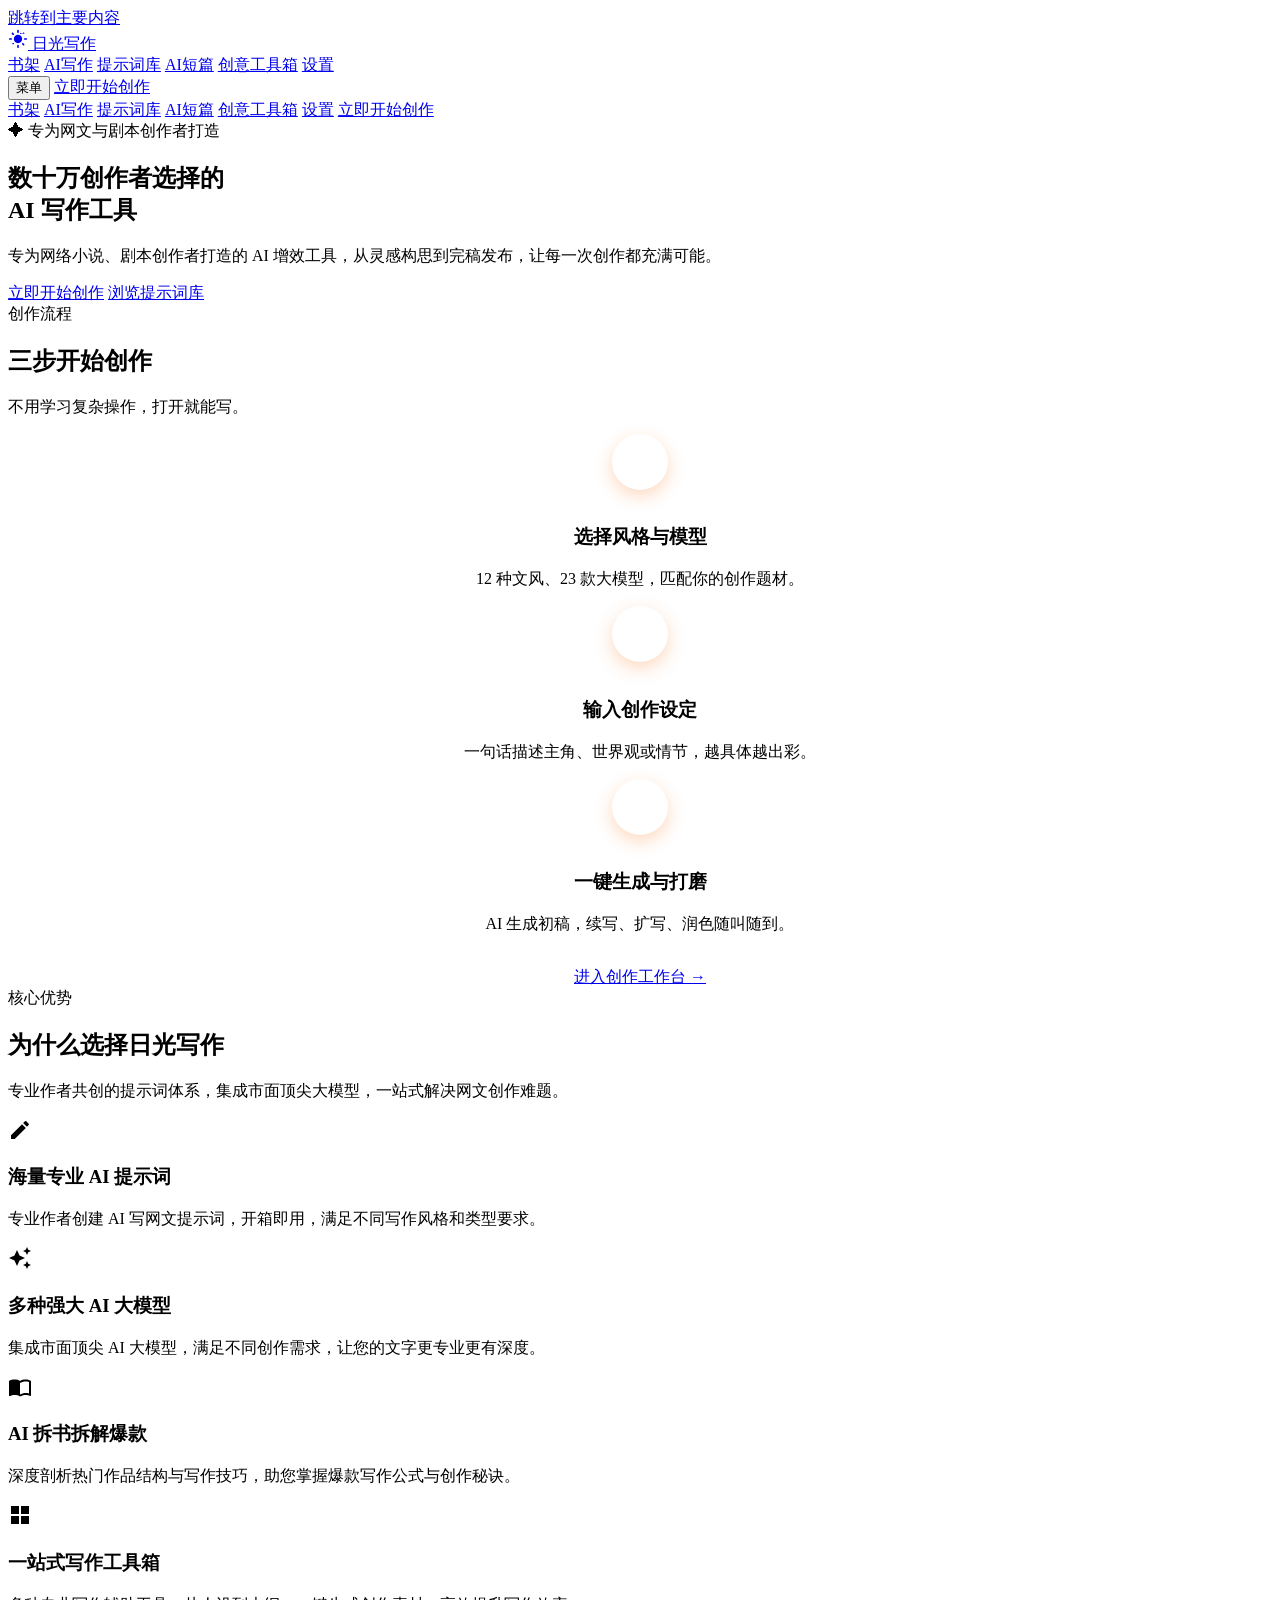
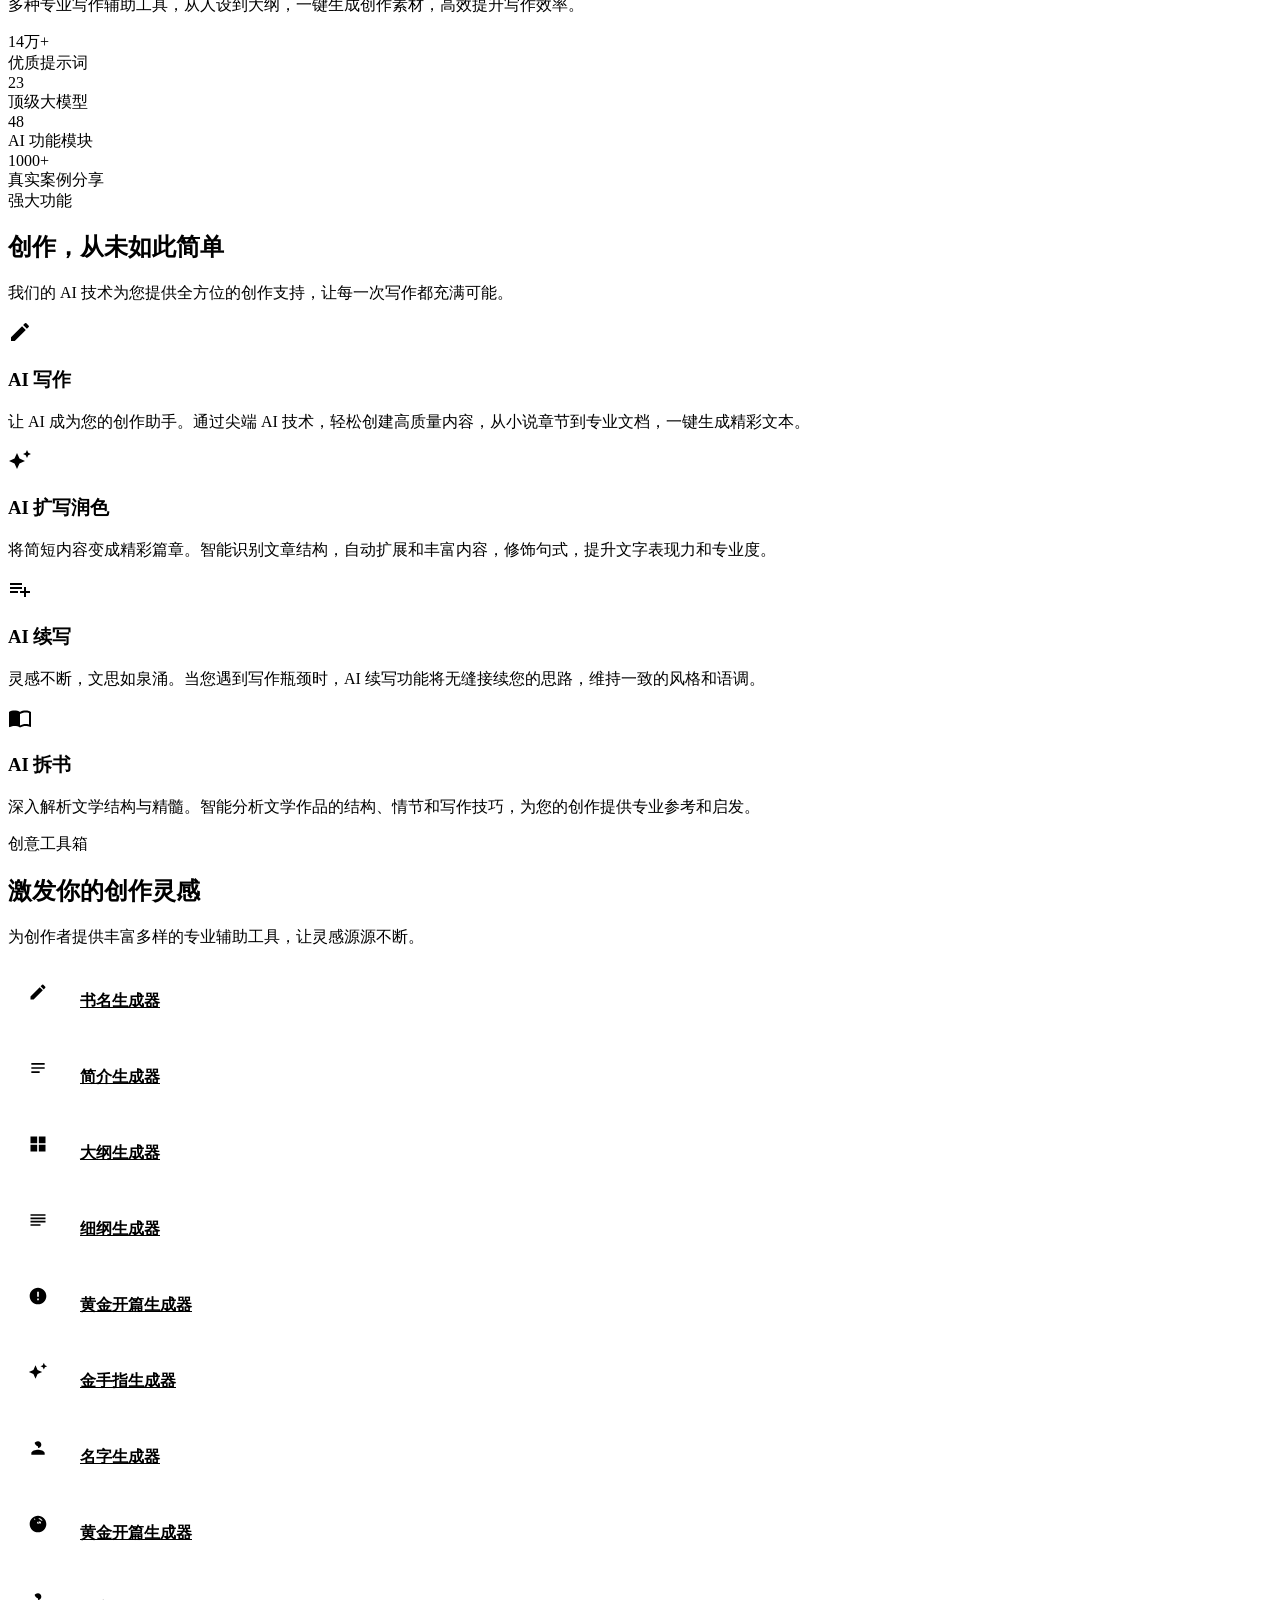
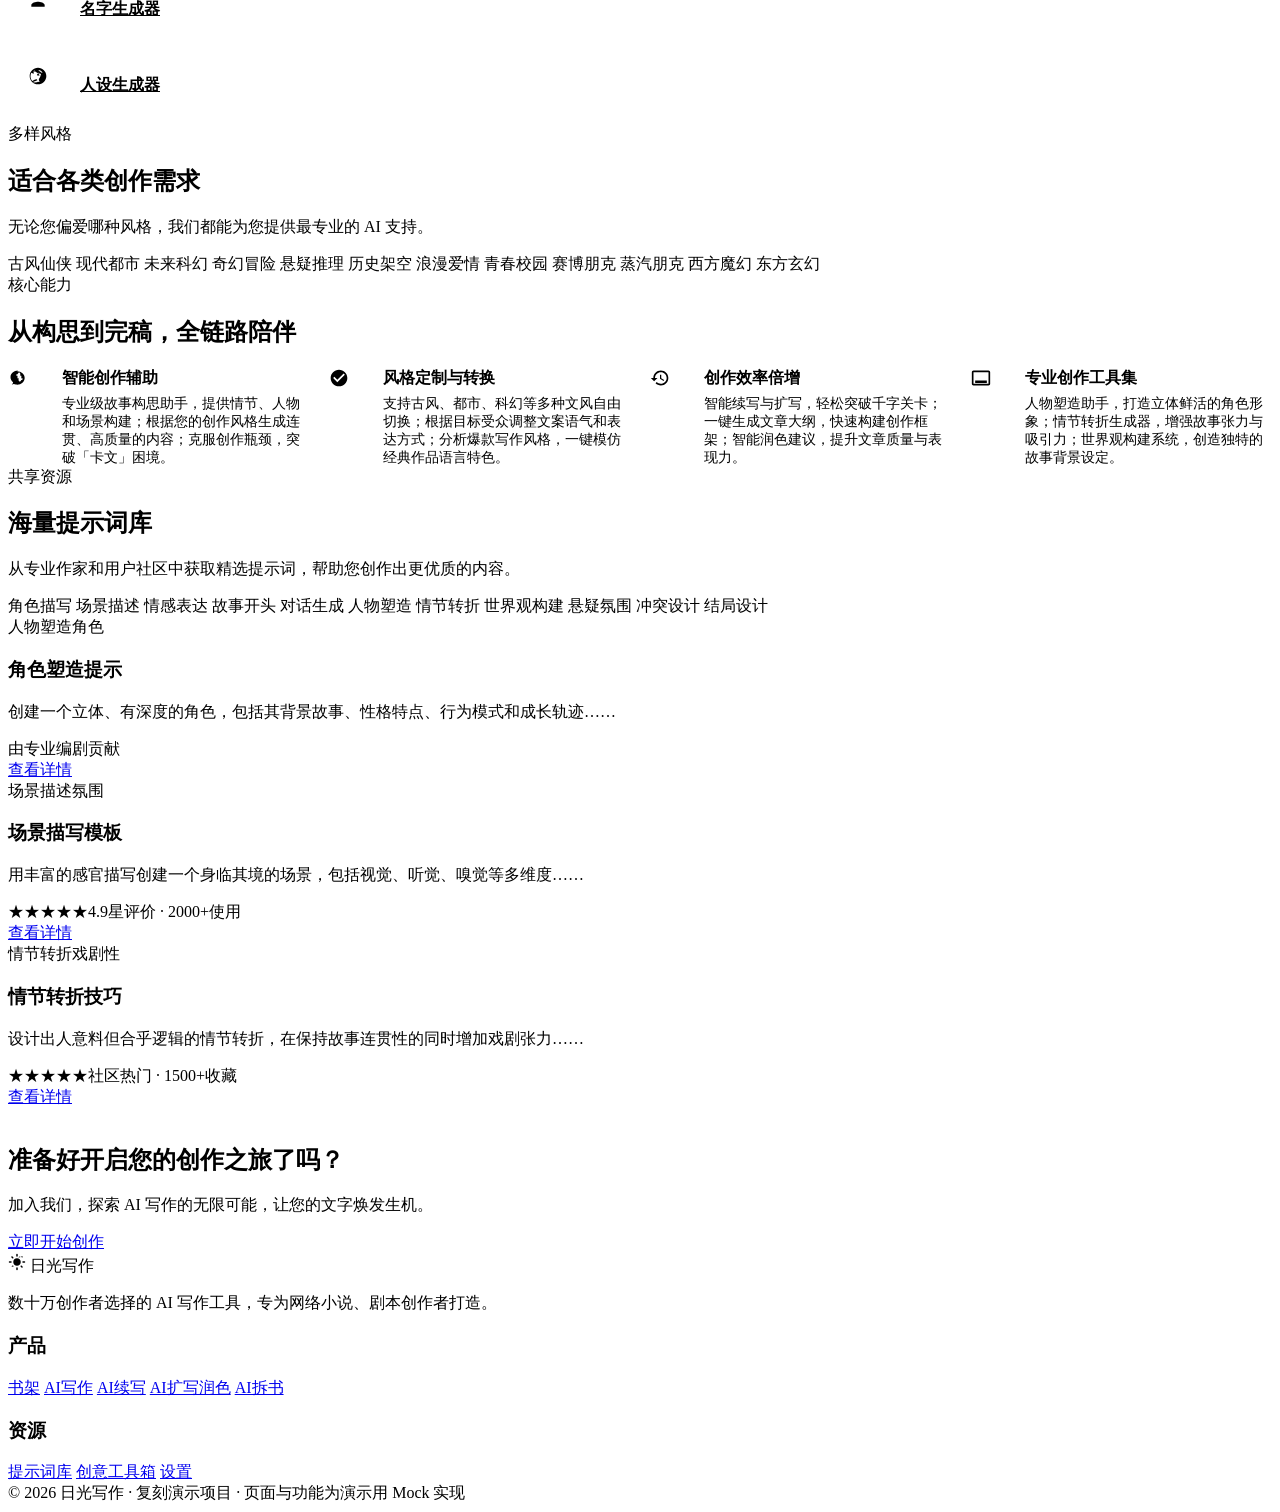
==== index.html @ 9fc3a427 "上传 write.html、index.html、bookshelf.html 页面" ====
<!doctype html>
<html lang="zh-CN">
  <head>
    <meta charset="utf-8" />
    <meta name="viewport" content="width=device-width, initial-scale=1" />
    <meta name="description" content="日光写作 —— 数十万创作者选择的 AI 写作工具，专为网络小说、剧本创作者打造的 AI 增效工具。" />
    <title>日光写作 | 数十万创作者选择的 AI 写作工具</title>
    <link rel="stylesheet" href="./theme.css" />
    <style>
      /* 落地页局部样式 */
      .cap-grid { display: grid; grid-template-columns: repeat(auto-fit, minmax(260px, 1fr)); gap: 1.25rem; }
      .tool-chip {
        display: flex; align-items: center; gap: 0.75rem;
        background: var(--color-surface); border: 1px solid var(--color-border);
        border-radius: var(--radius-lg); padding: 1.125rem 1.25rem;
        font-weight: 600; color: var(--color-primary-deep);
        transition: transform .15s ease, border-color .15s ease, box-shadow .15s ease;
      }
      .tool-chip:hover { border-color: var(--color-primary); box-shadow: var(--shadow-pop); transform: translateY(-2px); }
      .tool-chip .feature-icon { width: 2.5rem; height: 2.5rem; margin-bottom: 0; flex: none; }
      .step-num {
        display: inline-flex; align-items: center; justify-content: center;
        width: 3.5rem; height: 3.5rem; border-radius: 50%;
        background: var(--gradient-primary); color: #fff;
        font-weight: 800; font-size: 1.25rem; margin-bottom: 1rem;
        box-shadow: 0 6px 18px rgba(249, 115, 22, 0.28);
      }
      .section-alt { background: var(--color-surface); }
      .alt-row { display: grid; grid-template-columns: repeat(auto-fit, minmax(240px, 1fr)); gap: 1.25rem; }
      .alt-item { display: flex; gap: 0.875rem; }
      .alt-item .feature-icon { width: 2.5rem; height: 2.5rem; margin-bottom: 0; flex: none; }
      .alt-item h3 { margin: 0 0 .375rem; font-size: 1rem; color: var(--color-primary-deep); }
      .alt-item p { margin: 0; color: var(--color-muted-text); font-size: .875rem; }
      @media (max-width: 640px) { .hero { padding: 4rem 1rem 3rem; } .section { padding: 3.5rem 1rem; } }
    </style>
  </head>
  <body data-page-id="home" data-entry="true">
    <a class="skip-link" href="#main-content">跳转到主要内容</a>
    <header class="site-header">
      <div class="header-inner">
        <a class="brand" href="index.html" aria-label="日光写作首页">
          <span class="brand-mark" aria-hidden="true">
            <svg width="20" height="20" viewBox="0 0 24 24" fill="currentColor"><path d="M12 7c-2.76 0-5 2.24-5 5s2.24 5 5 5 5-2.24 5-5-2.24-5-5-5zM2 13h2c.55 0 1-.45 1-1s-.45-1-1-1H2c-.55 0-1 .45-1 1s.45 1 1 1zm18 0h2c.55 0 1-.45 1-1s-.45-1-1-1h-2c-.55 0-1 .45-1 1s.45 1 1 1zM11 2v2c0 .55.45 1 1 1s1-.45 1-1V2c0-.55-.45-1-1-1s-1 .45-1 1zm0 18v2c0 .55.45 1 1 1s1-.45 1-1v-2c0-.55-.45-1-1-1s-1 .45-1 1zM5.99 4.58c-.39-.39-1.03-.39-1.41 0-.39.39-.39 1.03 0 1.41l1.06 1.06c.39.39 1.03.39 1.41 0s.39-1.03 0-1.41L5.99 4.58zm12.37 12.37c-.39-.39-1.03-.39-1.41 0-.39.39-.39 1.03 0 1.41l1.06 1.06c.39.39 1.03.39 1.41 0 .39-.39.39-1.03 0-1.41l-1.06-1.06zm1.06-10.96c.39-.39.39-1.03 0-1.41-.39-.39-1.03-.39-1.41 0l-1.06 1.06c-.39-.39-1.03-.39-1.41 0s-1.03.39-1.41 0l1.06-1.06zM7.05 18.36c.39-.39.39-1.03 0-1.41-.39-.39-1.03-.39-1.41 0l-1.06 1.06c-.39.39-1.03 0 1.41s1.03.39 1.41 0l1.06-1.06z"/></svg>
          </span>
          日光写作
        </a>
        <nav class="main-nav" aria-label="主导航">
          <a href="bookshelf.html">书架</a>
          <a href="write.html">AI写作</a>
          <a href="prompts.html">提示词库</a>
          <a href="ai-short.html">AI短篇</a>
          <a href="tools.html">创意工具箱</a>
          <a href="settings.html">设置</a>
        </nav>
        <div class="header-actions">
          <button class="menu-toggle" type="button" aria-expanded="false" aria-controls="mobile-nav">菜单</button>
          <a class="btn btn-primary" href="write.html">立即开始创作</a>
        </div>
      </div>
      <nav class="mobile-nav" id="mobile-nav" aria-label="移动端导航">
        <a href="bookshelf.html">书架</a>
        <a href="write.html">AI写作</a>
        <a href="prompts.html">提示词库</a>
        <a href="ai-short.html">AI短篇</a>
        <a href="tools.html">创意工具箱</a>
        <a href="settings.html">设置</a>
        <a class="btn btn-primary btn-block" href="write.html">立即开始创作</a>
      </nav>
    </header>
    <main id="main-content" tabindex="-1">
      <script>
        (function () {
          var toggle = document.querySelector('.menu-toggle');
          var nav = document.getElementById('mobile-nav');
          if (toggle && nav) {
            toggle.addEventListener('click', function () {
              var open = nav.style.display === 'flex';
              nav.style.display = open ? 'none' : 'flex';
              toggle.setAttribute('aria-expanded', String(!open));
            });
          }
        })();
      </script>

      <!-- Hero -->
      <section class="hero" data-anchor-id="home.hero">
        <div class="hero-inner">
          <span class="hero-badge">✦ 专为网文与剧本创作者打造</span>
          <h1>数十万创作者选择的<br /><span class="gradient-text">AI 写作工具</span></h1>
          <p class="hero-sub">专为网络小说、剧本创作者打造的 AI 增效工具，从灵感构思到完稿发布，让每一次创作都充满可能。</p>
          <div class="hero-actions">
            <a class="btn btn-primary" href="write.html">立即开始创作</a>
            <a class="btn btn-ghost" href="prompts.html">浏览提示词库</a>
          </div>
        </div>
      </section>

      <!-- 三步开始创作 -->
      <section class="section" style="padding-top:0;" data-anchor-id="home.steps">
        <div class="section-inner">
          <div class="section-head">
            <span class="section-eyebrow">创作流程</span>
            <h2 class="section-title">三步开始创作</h2>
            <p class="section-sub">不用学习复杂操作，打开就能写。</p>
          </div>
          <div class="feature-grid" style="grid-template-columns:repeat(auto-fit,minmax(220px,1fr));">
            <div class="card" style="text-align:center;">
              <div class="step-num">01</div>
              <h3>选择风格与模型</h3>
              <p>12 种文风、23 款大模型，匹配你的创作题材。</p>
            </div>
            <div class="card" style="text-align:center;">
              <div class="step-num">02</div>
              <h3>输入创作设定</h3>
              <p>一句话描述主角、世界观或情节，越具体越出彩。</p>
            </div>
            <div class="card" style="text-align:center;">
              <div class="step-num">03</div>
              <h3>一键生成与打磨</h3>
              <p>AI 生成初稿，续写、扩写、润色随叫随到。</p>
            </div>
          </div>
          <div style="text-align:center;margin-top:2rem;">
            <a class="btn btn-primary" href="write.html">进入创作工作台 →</a>
          </div>
        </div>
      </section>

      <!-- 核心卖点 -->
      <section class="section" data-anchor-id="home.features">
        <div class="section-inner">
          <div class="section-head">
            <span class="section-eyebrow">核心优势</span>
            <h2 class="section-title">为什么选择日光写作</h2>
            <p class="section-sub">专业作者共创的提示词体系，集成市面顶尖大模型，一站式解决网文创作难题。</p>
          </div>
          <div class="feature-grid">
            <article class="card">
              <span class="feature-icon" aria-hidden="true">
                <svg width="24" height="24" viewBox="0 0 24 24" fill="currentColor"><path d="M3 17.25V21h3.75L17.81 9.94l-3.75-3.75L3 17.25zM20.71 7.04c.39-.39.39-1.02 0-1.41l-2.34-2.34a.9959.9959 0 0 0-1.41 0l-1.83 1.83 3.75 3.75 1.83-1.83z"/></svg>
              </span>
              <h3>海量专业 AI 提示词</h3>
              <p>专业作者创建 AI 写网文提示词，开箱即用，满足不同写作风格和类型要求。</p>
            </article>
            <article class="card">
              <span class="feature-icon" aria-hidden="true">
                <svg width="24" height="24" viewBox="0 0 24 24" fill="currentColor"><path d="M19 9l1.25-2.75L23 5l-2.75-1.25L19 1l-1.25 2.75L15 5l2.75 1.25L19 9zm-7.5.5L9 4 6.5 9.5 1 12l5.5 2.5L9 20l2.5-5.5L17 12l-5.5-2.5zM19 15l-1.25 2.75L15 19l2.75 1.25L19 23l1.25-2.75L23 19l-2.75-1.25L19 15z"/></svg>
              </span>
              <h3>多种强大 AI 大模型</h3>
              <p>集成市面顶尖 AI 大模型，满足不同创作需求，让您的文字更专业更有深度。</p>
            </article>
            <article class="card">
              <span class="feature-icon" aria-hidden="true">
                <svg width="24" height="24" viewBox="0 0 24 24" fill="currentColor"><path d="M21 5c-1.11-.35-2.33-.5-3.5-.5-1.95 0-4.05.4-5.5 1.5-1.45-1.1-3.55-1.5-5.5-1.5S2.45 4.9 1 6v14.65c0 .25.25.5.5.5.1 0 .15-.05.25-.05C3.1 20.45 5.05 20 6.5 20c1.95 0 4.05.4 5.5 1.5 1.35-.85 3.8-1.5 5.5-1.5 1.65 0 3.35.3 4.75 1.05.1.05.15.05.25.05.25 0 .5-.25.5-.5V6c-.6-.45-1.25-.75-2-1zm0 13.5c-1.1-.35-2.3-.5-3.5-.5-1.7 0-4.15.65-5.5 1.5V8c1.35-.85 3.8-1.5 5.5-1.5 1.2 0 2.4.15 3.5.5v11.5z"/></svg>
              </span>
              <h3>AI 拆书拆解爆款</h3>
              <p>深度剖析热门作品结构与写作技巧，助您掌握爆款写作公式与创作秘诀。</p>
            </article>
            <article class="card">
              <span class="feature-icon" aria-hidden="true">
                <svg width="24" height="24" viewBox="0 0 24 24" fill="currentColor"><path d="M3 3h8v8H3V3zm10 0h8v8h-8V3zM3 13h8v8H3v-8zm10 0h8v8h-8v-8z"/></svg>
              </span>
              <h3>一站式写作工具箱</h3>
              <p>多种专业写作辅助工具，从人设到大纲，一键生成创作素材，高效提升写作效率。</p>
            </article>
          </div>
        </div>
      </section>

      <!-- 数据统计 -->
      <section class="stats-band" data-anchor-id="home.stats" aria-label="平台数据">
        <div class="stats-inner">
          <div>
            <div class="stat-number">14万+</div>
            <div class="stat-label">优质提示词</div>
          </div>
          <div>
            <div class="stat-number">23</div>
            <div class="stat-label">顶级大模型</div>
          </div>
          <div>
            <div class="stat-number">48</div>
            <div class="stat-label">AI 功能模块</div>
          </div>
          <div>
            <div class="stat-number">1000+</div>
            <div class="stat-label">真实案例分享</div>
          </div>
        </div>
      </section>

      <!-- 强大功能 -->
      <section class="section" data-anchor-id="home.functions">
        <div class="section-inner">
          <div class="section-head">
            <span class="section-eyebrow">强大功能</span>
            <h2 class="section-title">创作，从未如此简单</h2>
            <p class="section-sub">我们的 AI 技术为您提供全方位的创作支持，让每一次写作都充满可能。</p>
          </div>
          <div class="feature-grid">
            <article class="card">
              <span class="feature-icon" aria-hidden="true">
                <svg width="24" height="24" viewBox="0 0 24 24" fill="currentColor"><path d="M3 17.25V21h3.75L17.81 9.94l-3.75-3.75L3 17.25zM20.71 7.04c.39-.39.39-1.02 0-1.41l-2.34-2.34a.9959.9959 0 0 0-1.41 0l-1.83 1.83 3.75 3.75 1.83-1.83z"/></svg>
              </span>
              <h3>AI 写作</h3>
              <p>让 AI 成为您的创作助手。通过尖端 AI 技术，轻松创建高质量内容，从小说章节到专业文档，一键生成精彩文本。</p>
            </article>
            <article class="card">
              <span class="feature-icon" aria-hidden="true">
                <svg width="24" height="24" viewBox="0 0 24 24" fill="currentColor"><path d="M19 9l1.25-2.75L23 5l-2.75-1.25L19 1l-1.25 2.75L15 5l2.75 1.25L19 9zm-7.5.5L9 4 6.5 9.5 1 12l5.5 2.5L9 20l2.5-5.5L17 12l-5.5-2.5z"/></svg>
              </span>
              <h3>AI 扩写润色</h3>
              <p>将简短内容变成精彩篇章。智能识别文章结构，自动扩展和丰富内容，修饰句式，提升文字表现力和专业度。</p>
            </article>
            <article class="card">
              <span class="feature-icon" aria-hidden="true">
                <svg width="24" height="24" viewBox="0 0 24 24" fill="currentColor"><path d="M14 10H2v2h12v-2zm0-4H2v2h12V6zm4 8v-4h-2v4h-4v2h4v4h2v-4h4v-2h-4zM2 16h8v-2H2v2z"/></svg>
              </span>
              <h3>AI 续写</h3>
              <p>灵感不断，文思如泉涌。当您遇到写作瓶颈时，AI 续写功能将无缝接续您的思路，维持一致的风格和语调。</p>
            </article>
            <article class="card">
              <span class="feature-icon" aria-hidden="true">
                <svg width="24" height="24" viewBox="0 0 24 24" fill="currentColor"><path d="M21 5c-1.11-.35-2.33-.5-3.5-.5-1.95 0-4.05.4-5.5 1.5-1.45-1.1-3.55-1.5-5.5-1.5S2.45 4.9 1 6v14.65c0 .25.25.5.5.5.1 0 .15-.05.25-.05C3.1 20.45 5.05 20 6.5 20c1.95 0 4.05.4 5.5 1.5 1.35-.85 3.8-1.5 5.5-1.5 1.65 0 3.35.3 4.75 1.05.1.05.15.05.25.05.25 0 .5-.25.5-.5V6c-.6-.45-1.25-.75-2-1zm0 13.5c-1.1-.35-2.3-.5-3.5-.5-1.7 0-4.15.65-5.5 1.5V8c1.35-.85 3.8-1.5 5.5-1.5 1.2 0 2.4.15 3.5.5v11.5z"/></svg>
              </span>
              <h3>AI 拆书</h3>
              <p>深入解析文学结构与精髓。智能分析文学作品的结构、情节和写作技巧，为您的创作提供专业参考和启发。</p>
            </article>
          </div>
        </div>
      </section>

      <!-- 创意工具箱 -->
      <section class="section section-alt" data-anchor-id="home.tools">
        <div class="section-inner">
          <div class="section-head">
            <span class="section-eyebrow">创意工具箱</span>
            <h2 class="section-title">激发你的创作灵感</h2>
            <p class="section-sub">为创作者提供丰富多样的专业辅助工具，让灵感源源不断。</p>
          </div>
          <div class="feature-grid" style="grid-template-columns: repeat(auto-fit, minmax(220px, 1fr));">
            <a class="tool-chip" href="tools.html">
              <span class="feature-icon" aria-hidden="true"><svg width="20" height="20" viewBox="0 0 24 24" fill="currentColor"><path d="M3 17.25V21h3.75L17.81 9.94l-3.75-3.75L3 17.25zM20.71 7.04c.39-.39.39-1.02 0-1.41l-2.34-2.34a.9959.9959 0 0 0-1.41 0l-1.83 1.83 3.75 3.75 1.83-1.83z"/></svg></span>
              书名生成器
            </a>
            <a class="tool-chip" href="tools.html">
              <span class="feature-icon" aria-hidden="true"><svg width="20" height="20" viewBox="0 0 24 24" fill="currentColor"><path d="M4 6h16v2H4V6zm0 5h16v2H4v-2zm0 5h10v2H4v-2z"/></svg></span>
              简介生成器
            </a>
            <a class="tool-chip" href="tools.html">
              <span class="feature-icon" aria-hidden="true"><svg width="20" height="20" viewBox="0 0 24 24" fill="currentColor"><path d="M3 3h8v8H3V3zm10 0h8v8h-8V3zM3 13h8v8H3v-8zm10 0h8v8h-8v-8z"/></svg></span>
              大纲生成器
            </a>
            <a class="tool-chip" href="tools.html">
              <span class="feature-icon" aria-hidden="true"><svg width="20" height="20" viewBox="0 0 24 24" fill="currentColor"><path d="M3 5h18v2H3V5zm0 4h18v2H3V9zm0 4h18v2H3v-2zm0 4h12v2H3v-2z"/></svg></span>
              细纲生成器
            </a>
            <a class="tool-chip" href="tools.html">
              <span class="feature-icon" aria-hidden="true"><svg width="20" height="20" viewBox="0 0 24 24" fill="currentColor"><path d="M12 2C6.48 2 2 6.48 2 12s4.48 10 10 10 10-4.48 10-10S17.52 2 12 2zm1 15h-2v-2h2v2zm0-4h-2V7h2v6z"/></svg></span>
              黄金开篇生成器
            </a>
            <a class="tool-chip" href="tools.html">
              <span class="feature-icon" aria-hidden="true"><svg width="20" height="20" viewBox="0 0 24 24" fill="currentColor"><path d="M19 9l1.25-2.75L23 5l-2.75-1.25L19 1l-1.25 2.75L15 5l2.75 1.25L19 9zm-7.5.5L9 4 6.5 9.5 1 12l5.5 2.5L9 20l2.5-5.5L17 12l-5.5-2.5z"/></svg></span>
              金手指生成器
            </a>
            <a class="tool-chip" href="tools.html">
              <span class="feature-icon" aria-hidden="true"><svg width="20" height="20" viewBox="0 0 24 24" fill="currentColor"><path d="M12 12c2.21 0 4-1.79 4-4s-1.79-4-4-4-4 1.79-4 2 1.79 4 4 4zm0 2c-2.67 0-8 1.34-8 4v2h16v-2c0-2.66-5.33-4-8-4z"/></svg></span>
              名字生成器
            </a>
            <a class="tool-chip" href="tools.html">
              <span class="feature-icon" aria-hidden="true"><svg width="20" height="20" viewBox="0 0 24 24" fill="currentColor"><path d="M12 2C6.48 2 2 6.48 2 12s4.48 10 10 10 10-4.48 10-10S17.52 2 12 2zm4.64 6.8c-1.19-2.06-3.37-2.54-4.2-3.8.72.02 2.09.12 3.38.88.92.55 1.3 1.55 1.56 2.52-.34-.3-1.02-.42-1.64-.9l.9 1.3zM8.15 5.1c.28.63.42 1.4.58 2.14-.4-.12-1.02-.3-1.42-.54.33-.74.58-1.28.84-1.6zm6.9 4.18c.33.56.58 1.2.74 1.9-.63.15-1.35.22-2.1.2-.2-.85-.56-1.6-1.07-2.24.88-.04 1.68-.1 2.43.14zm-2.94.1c.55.63.94 1.42 1.14 2.3-.87-.05-1.8-.2-2.6-.6.2-.65.43-1.27.78-1.78.3.02.57.05.68.08zM13 12 2C6.48 2 2 6.48 2 12s4.48 10 10 10 10-4.48 10-10S17.52 2 12 2zm1 15h-2v-2h2v2zm0-4h-2V7h2v6z"/></svg></span>
              黄金开篇生成器
            </a>
            <a class="tool-chip" href="tools.html">
              <span class="feature-icon" aria-hidden="true"><svg width="20" height="20" viewBox="0 0 24 24" fill="currentColor"><path d="M12 12c2.21 0 4-1.79 4-4s-1.79-4-4-4-4 1.79-4 2 1.79 4 4 4zm0 2c-2.67 0-8 1.34-8 4v2h16v-2c0-2.66-5.33-4-8-4z"/></svg></span>
              名字生成器
            </a>
            <a class="tool-chip" href="tools.html">
              <span class="feature-icon" aria-hidden="true"><svg width="20" height="20" viewBox="0 0 24 24" fill="currentColor"><path d="M12 2C6.48 2 2 6.48 2 12s4.48 10 10 10 10-4.48 10-10S17.52 2 12 2zm4.64 6.8c-1.19-2.06-3.37-2.54-4.2-3.8.72.02 2.09.12 3.38.88.92.55 1.3 1.55 1.56 2.52-.34-.3-1.02-.42-1.64-.9l.9 1.3zM8.15 5.1c.28.63.42 1.4.58 2.14-.4-.12-1.02-.3-1.42-.54.33-.74.58-1.28.84-1.6zm6.9 4.18c.33.56.58 1.2.74 1.9-.63.15-1.35.22-2.1.2-.2-.85-.56-1.6-1.07-2.24.88-.04 1.68-.1 2.43.14zm-2.94.1c.55.63.94 1.42 1.14 2.3-.87-.05-1.8-.2-2.6-.6.2-.65.43-1.27.78-1.78.3.02.57.05.68.08zM13 18.94c-1.6.42-3.22.72-4.9.72-.77 0-1.5-.06-2.2-.16 1.66-1.2 3.42-1.6 5.1-2.06.78 1.6 1.87 2.54 2 1.5zM11 15.5c-2.13.5-4.2 1.2-5.87 2.42-1.32-1.5-2.13-3.45-2.13-5.58 0-1.46.32-2.85.9-4.1.74.62 1.86.9 3.1 1.06-.15-.78-.27-1.68-.22-2.4.03-.45.12-.85.27-1.2 1.72.5 3.2 1.58 4.2 3.06.32-.36.7-.68 1.12-.94-.2 1.28.1 2.64.6 3.75.65-.28 1.36-.45 2.1-.5-.12.98-.4 1.9-.86 2.76-.34.62-.75 1.16-1.2 1.62-.16 1.26.26 2.44.96 3.36-.65.17-1.35.27-2.1.3-.28-.9-.86-1.7-1.67-2.15z"/></svg></span>
              人设生成器
            </a>
          </div>
        </div>
      </section>

      <!-- 多样风格 -->
      <section class="section" data-anchor-id="home.styles">
        <div class="section-inner">
          <div class="section-head">
            <span class="section-eyebrow">多样风格</span>
            <h2 class="section-title">适合各类创作需求</h2>
            <p class="section-sub">无论您偏爱哪种风格，我们都能为您提供最专业的 AI 支持。</p>
          </div>
          <div class="style-grid">
            <span class="style-chip">古风仙侠</span>
            <span class="style-chip">现代都市</span>
            <span class="style-chip">未来科幻</span>
            <span class="style-chip">奇幻冒险</span>
            <span class="style-chip">悬疑推理</span>
            <span class="style-chip">历史架空</span>
            <span class="style-chip">浪漫爱情</span>
            <span class="style-chip">青春校园</span>
            <span class="style-chip">赛博朋克</span>
            <span class="style-chip">蒸汽朋克</span>
            <span class="style-chip">西方魔幻</span>
            <span class="style-chip">东方玄幻</span>
          </div>
        </div>
      </section>

      <!-- 核心能力 -->
      <section class="section section-alt" data-anchor-id="home.capabilities">
        <div class="section-inner">
          <div class="section-head">
            <span class="section-eyebrow">核心能力</span>
            <h2 class="section-title">从构思到完稿，全链路陪伴</h2>
          </div>
          <div class="alt-row">
            <div class="alt-item card">
              <span class="feature-icon" aria-hidden="true">
                <svg width="20" height="20" viewBox="0 0 24 24" fill="currentColor"><path d="M12 3C7.03 3 3 6.58 3 11c0 2.42 1.21 4.6 3.12 6.06-.13.89-.54 1.93-1.62 2.86 0 0 .92-.06 2.43-.68.74.31 1.56.51 2.44.62.53.07 1.08.1 1.63.1 4.97 0 9-3.58 9-8s-4.03-8-9-8zm-.55 4.38c.6-1.2 1.35-1.9 2.12-1.85.8.05 1.18 1.02 1.2 1.97.02 1.4-.73 3.12-2.02 4.7-.2.25-.5.38-.8.33-.3-.05-.54-.28-.6-.55-.1-.5.16-1.32.1-1.9-.06-.55-.28-.93-.65-1.08-.35-.14-.87-.02-1.3.28.3-1.02.65-1.9.95-1.9zm4.5 6.9c-.6 1.2-1.35 1.9-2.12 1.85-.8-.05-1.18-1.02-1.2-1.97-.02-1.4.73-3.12 2.02-4.7.2-.25.5-.38.8-.33.3.05.54.28.6.55.1.5-.16 1.32-.1 1.9.06.55.28.93.65 1.08.35.14.87.02 1.3-.28-.3 1.02-.65 1.9-.95 1.9z"/></svg>
              </span>
              <div>
                <h3>智能创作辅助</h3>
                <p>专业级故事构思助手，提供情节、人物和场景构建；根据您的创作风格生成连贯、高质量的内容；克服创作瓶颈，突破「卡文」困境。</p>
              </div>
            </div>
            <div class="alt-item card">
              <span class="feature-icon" aria-hidden="true">
                <svg width="20" height="20" viewBox="0 0 24 24" fill="currentColor"><path d="M12 2C6.48 2 2 6.48 2 12s4.48 10 10 10 10-4.48 10-10S17.52 2 12 2zm-2 15l-5-5 1.41-1.41L10 14.17l7.59-7.59L19 8l-9 9z"/></svg>
              </span>
              <div>
                <h3>风格定制与转换</h3>
                <p>支持古风、都市、科幻等多种文风自由切换；根据目标受众调整文案语气和表达方式；分析爆款写作风格，一键模仿经典作品语言特色。</p>
              </div>
            </div>
            <div class="alt-item card">
              <span class="feature-icon" aria-hidden="true">
                <svg width="20" height="20" viewBox="0 0 24 24" fill="currentColor"><path d="M13 3c-4.97 0-9 4.03-9 9H1l3.89 3.89.07.14L9 12H6c0-3.87 3.13-7 7-7s7 3.13 7 7-3.13 7-7 7c-1.93 0-3.68-.79-4.94-2.06l-1.42 1.42C8.27 19.99 10.51 21 13 21c4.97 0 9-4.03 9-9s-4.03-9-9-9zm-1 5v5l4.28 2.54.72-1.21-3.5-2.08V8H12z"/></svg>
              </span>
              <div>
                <h3>创作效率倍增</h3>
                <p>智能续写与扩写，轻松突破千字关卡；一键生成文章大纲，快速构建创作框架；智能润色建议，提升文章质量与表现力。</p>
              </div>
            </div>
            <div class="alt-item card">
              <span class="feature-icon" aria-hidden="true">
                <svg width="20" height="20" viewBox="0 0 24 24" fill="currentColor"><path d="M21 3H3c-1.1 0-2 .9-2 2v14c0 1.1.9 2 2 2h18c1.1 0 2-.9 2-2V5c0-1.1-.9-2-2-2zm0 16H3V5h18v14zM5 15h14v3H5v-3z"/></svg>
              </span>
              <div>
                <h3>专业创作工具集</h3>
                <p>人物塑造助手，打造立体鲜活的角色形象；情节转折生成器，增强故事张力与吸引力；世界观构建系统，创造独特的故事背景设定。</p>
              </div>
            </div>
          </div>
        </div>
      </section>

      <!-- 共享资源 · 提示词库 -->
      <section class="section" data-anchor-id="home.prompts">
        <div class="section-inner">
          <div class="section-head">
            <span class="section-eyebrow">共享资源</span>
            <h2 class="section-title">海量提示词库</h2>
            <p class="section-sub">从专业作家和用户社区中获取精选提示词，帮助您创作出更优质的内容。</p>
          </div>
          <div class="chip-row" aria-label="提示词分类">
            <span class="chip">角色描写</span>
            <span class="chip">场景描述</span>
            <span class="chip">情感表达</span>
            <span class="chip">故事开头</span>
            <span class="chip">对话生成</span>
            <span class="chip">人物塑造</span>
            <span class="chip">情节转折</span>
            <span class="chip">世界观构建</span>
            <span class="chip">悬疑氛围</span>
            <span class="chip">冲突设计</span>
            <span class="chip">结局设计</span>
          </div>
          <div class="prompt-grid">
            <article class="prompt-card">
              <div class="tag-row"><span class="tag">人物塑造</span><span class="tag">角色</span></div>
              <h3>角色塑造提示</h3>
              <p class="prompt-desc">创建一个立体、有深度的角色，包括其背景故事、性格特点、行为模式和成长轨迹……</p>
              <div class="prompt-meta"><span>由专业编剧贡献</span></div>
              <a class="btn btn-ghost" href="prompts.html">查看详情</a>
            </article>
            <article class="prompt-card">
              <div class="tag-row"><span class="tag">场景描述</span><span class="tag">氛围</span></div>
              <h3>场景描写模板</h3>
              <p class="prompt-desc">用丰富的感官描写创建一个身临其境的场景，包括视觉、听觉、嗅觉等多维度……</p>
              <div class="prompt-meta"><span class="stars">★★★★★</span><span>4.9星评价 · 2000+使用</span></div>
              <a class="btn btn-ghost" href="prompts.html">查看详情</a>
            </article>
            <article class="prompt-card">
              <div class="tag-row"><span class="tag">情节转折</span><span class="tag">戏剧性</span></div>
              <h3>情节转折技巧</h3>
              <p class="prompt-desc">设计出人意料但合乎逻辑的情节转折，在保持故事连贯性的同时增加戏剧张力……</p>
              <div class="prompt-meta"><span class="stars">★★★★★</span><span>社区热门 · 1500+收藏</span></div>
              <a class="btn btn-ghost" href="prompts.html">查看详情</a>
            </article>
          </div>
        </div>
      </section>

      <!-- CTA -->
      <section class="section" data-anchor-id="home.cta" style="padding-top: 1rem;">
        <div class="section-inner">
          <div class="cta-band">
            <h2>准备好开启您的创作之旅了吗？</h2>
            <p>加入我们，探索 AI 写作的无限可能，让您的文字焕发生机。</p>
            <a class="btn btn-light" href="write.html">立即开始创作</a>
          </div>
        </div>
      </section>
    </main>

    <footer class="site-footer">
      <div class="footer-inner">
        <div>
          <div class="footer-brand">
            <span class="brand-mark" aria-hidden="true">
              <svg width="18" height="18" viewBox="0 0 24 24" fill="currentColor"><path d="M12 7c-2.76 0-5 2.24-5 5s2.24 5 5 5 5-2.24 5-5-2.24-5-5-5zM2 13h2c.55 0 1-.45 1-1s-.45-1-1-1H2c-.55 0-1 .45-1 1s.45 1 1 1zm18 0h2c.55 0 1-.45 1-1s-.45-1-1-1h-2c-.55 0-1 .45-1 1s.45 1 1 1zM11 2v2c0 .55.45 1 1 1s1-.45 1-1V2c0-.55-.45-1-1-1s-1 .45-1 1zm0 18v2c0 .55.45 1 1 1s1-.45 1-1v-2c0-.55-.45-1-1-1s-1 .45-1 1zM5.99 4.58c-.39-.39-1.03-.39-1.41 0-.39.39-.39 1.03 0 1.41l1.06 1.06c.39.39 1.03.39 1.41 0s.39-1.03 0-1.41L5.99 4.58zm12.37 12.37c-.39-.39-1.03-.39-1.41 0-.39.39-.39 1.03 0 1.41l1.06 1.06c.39.39 1.03.39 1.41 0 .39-.39.39-1.03 0-1.41l-1.06-1.06zm1.06-10.96c.39-.39.39-1.03 0-1.41-.39-.39-1.03-.39-1.41 0l-1.06 1.06c-.39-.39-1.03-.39-1.41 0s-1.03.39-1.41 0l1.06-1.06zM7.05 18.36c.39-.39.39-1.03 0-1.41-.39-.39-1.03-.39-1.41 0l-1.06 1.06c-.39.39-1.03 0 1.41s1.03.39 1.41 0l1.06-1.06z"/></svg>
            </span>
            日光写作
          </div>
          <p class="footer-desc">数十万创作者选择的 AI 写作工具，专为网络小说、剧本创作者打造。</p>
        </div>
        <nav class="footer-nav" aria-label="页脚导航">
          <div>
            <h3>产品</h3>
            <a href="bookshelf.html">书架</a>
            <a href="write.html">AI写作</a>
            <a href="write.html">AI续写</a>
            <a href="write.html">AI扩写润色</a>
            <a href="write.html">AI拆书</a>
          </div>
          <div>
            <h3>资源</h3>
            <a href="prompts.html">提示词库</a>
            <a href="tools.html">创意工具箱</a>
          <a href="settings.html">设置</a>
          </div>
        </nav>
      </div>
      <div class="footer-bottom">© 2026 日光写作 · 复刻演示项目 · 页面与功能为演示用 Mock 实现</div>
    </footer>
  </body>
</html>
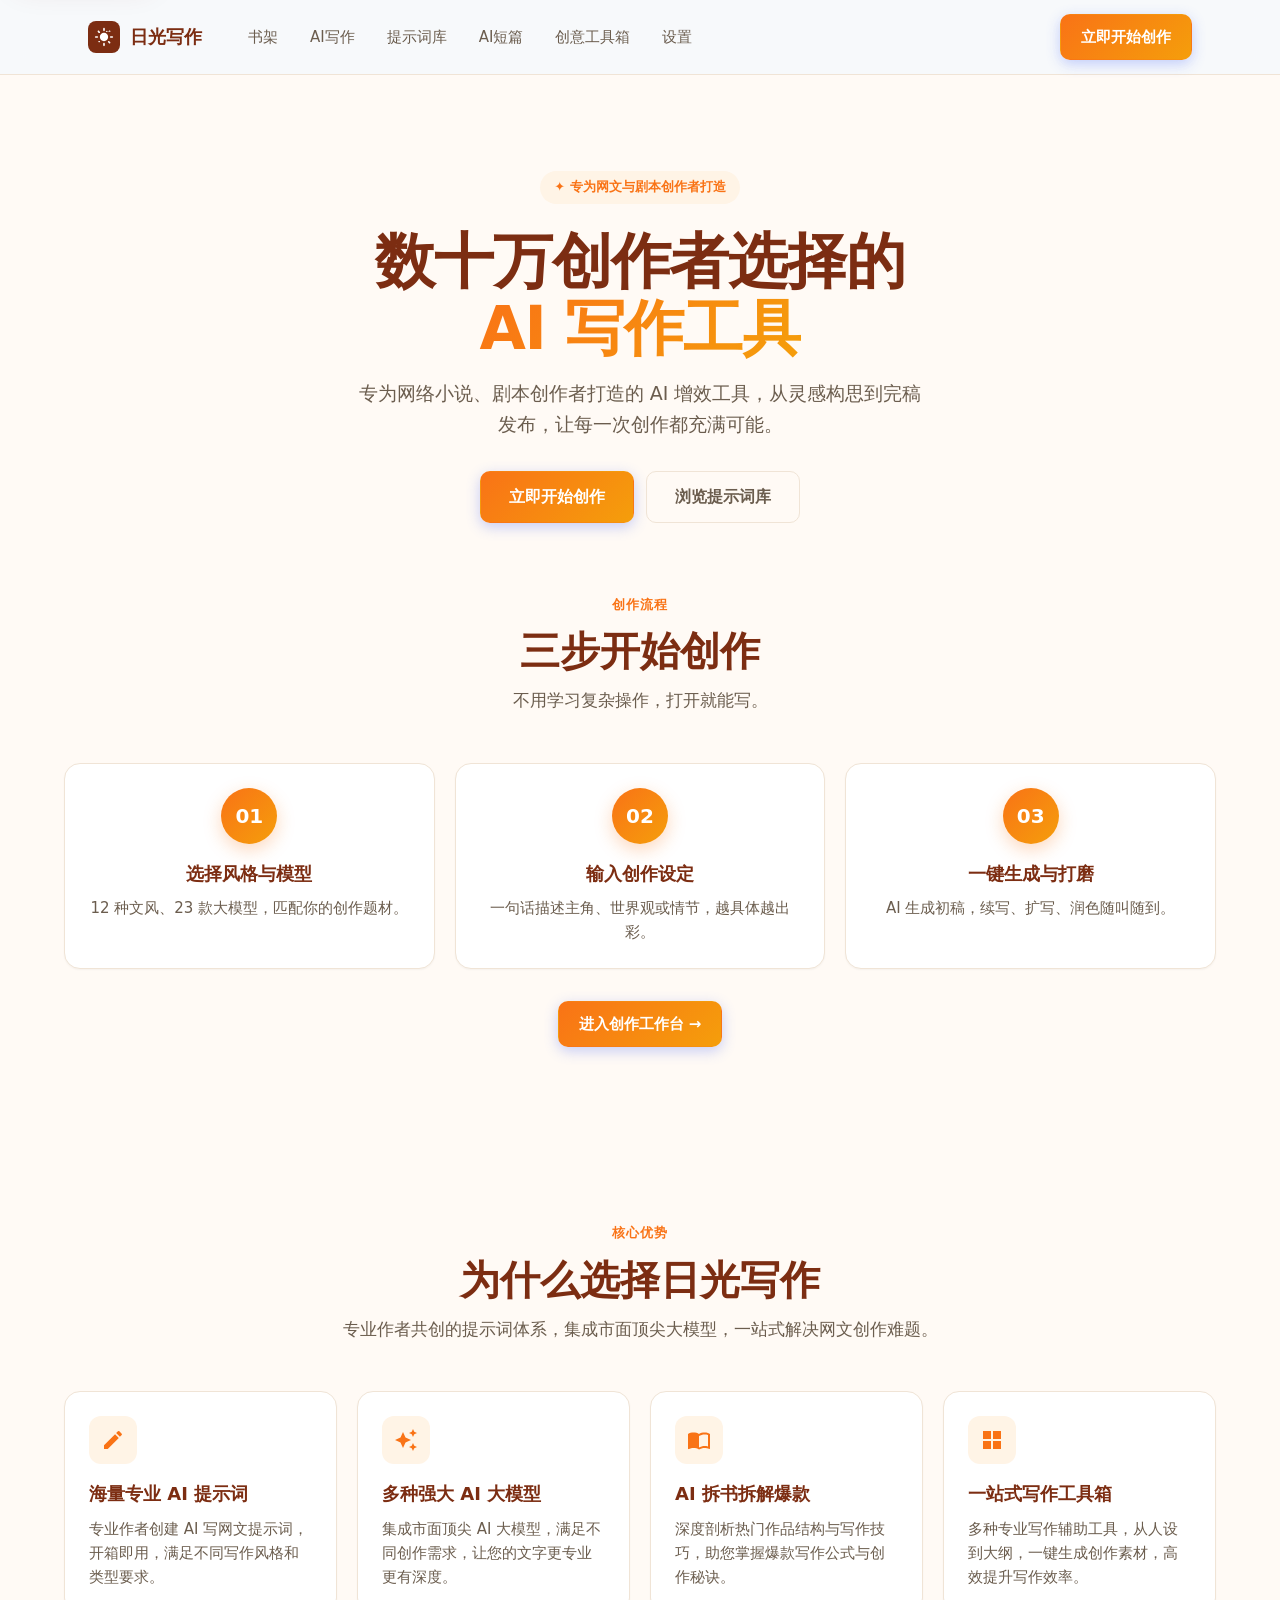
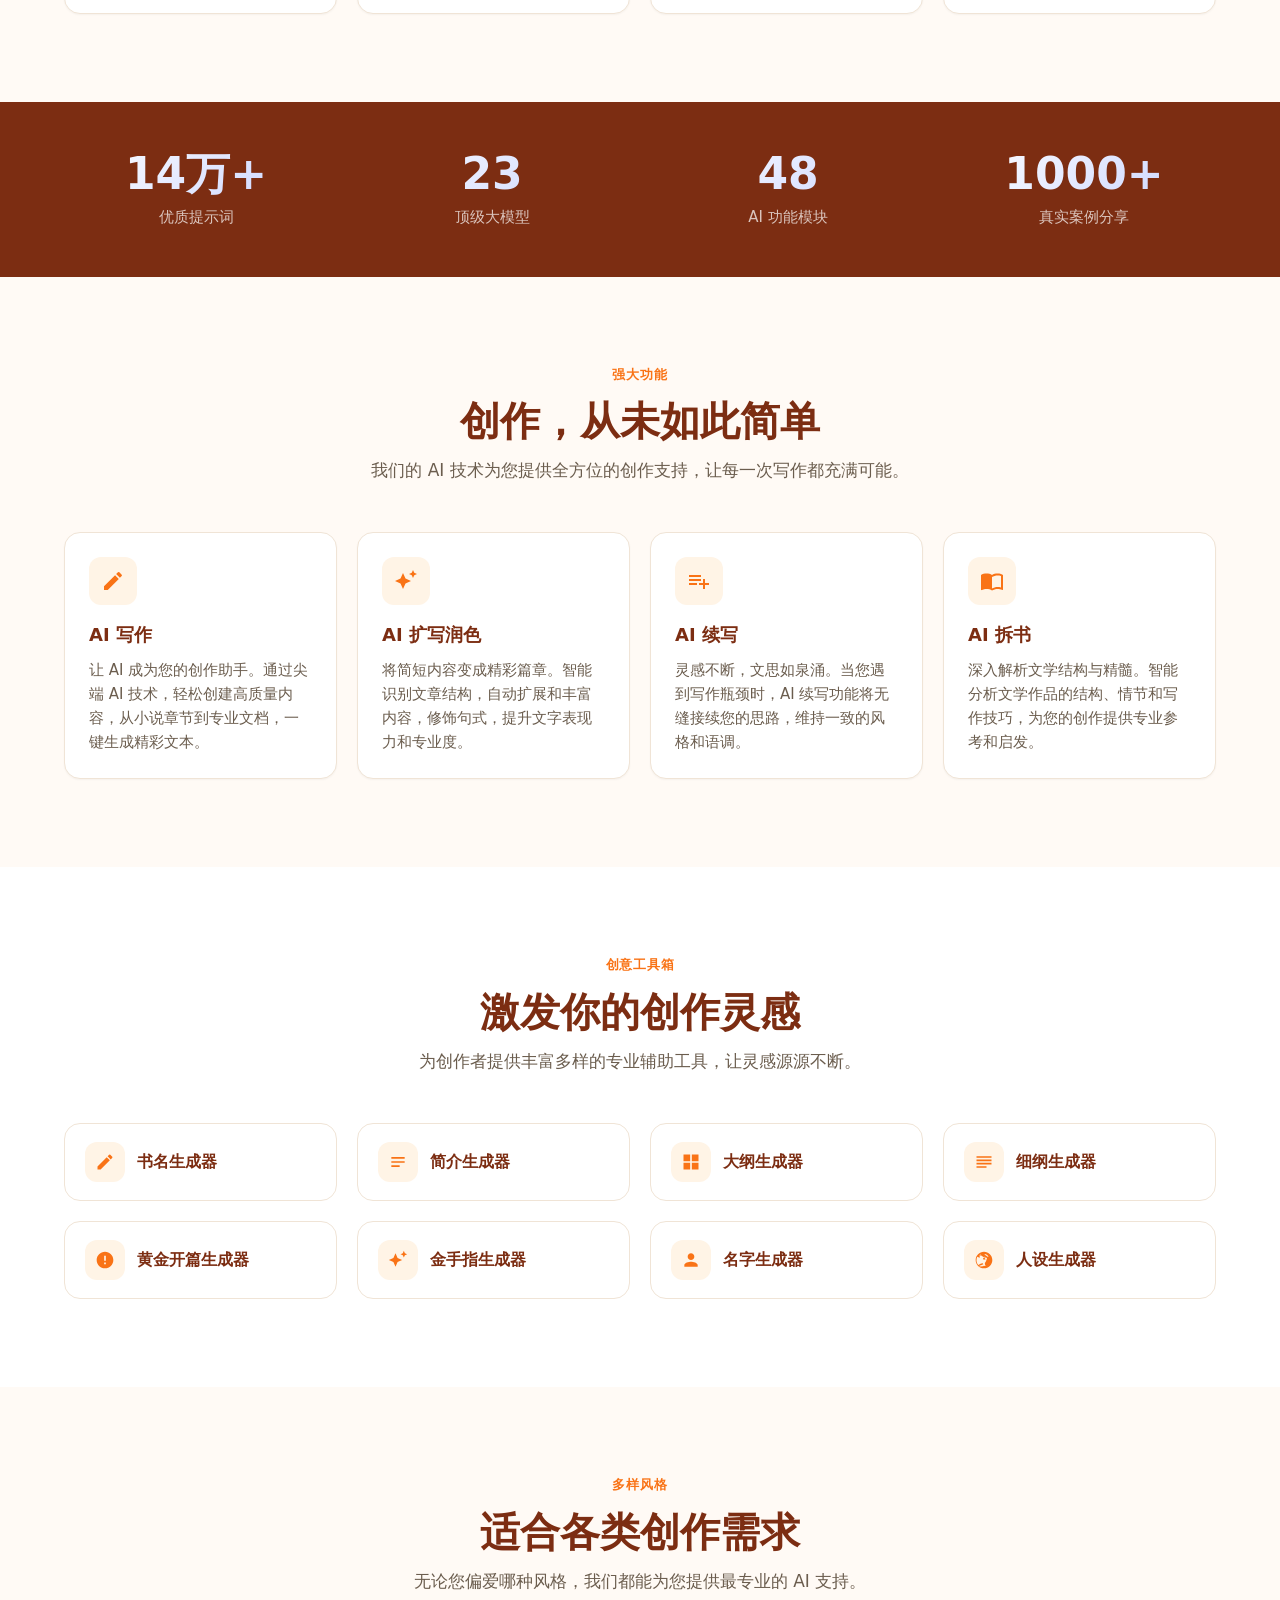
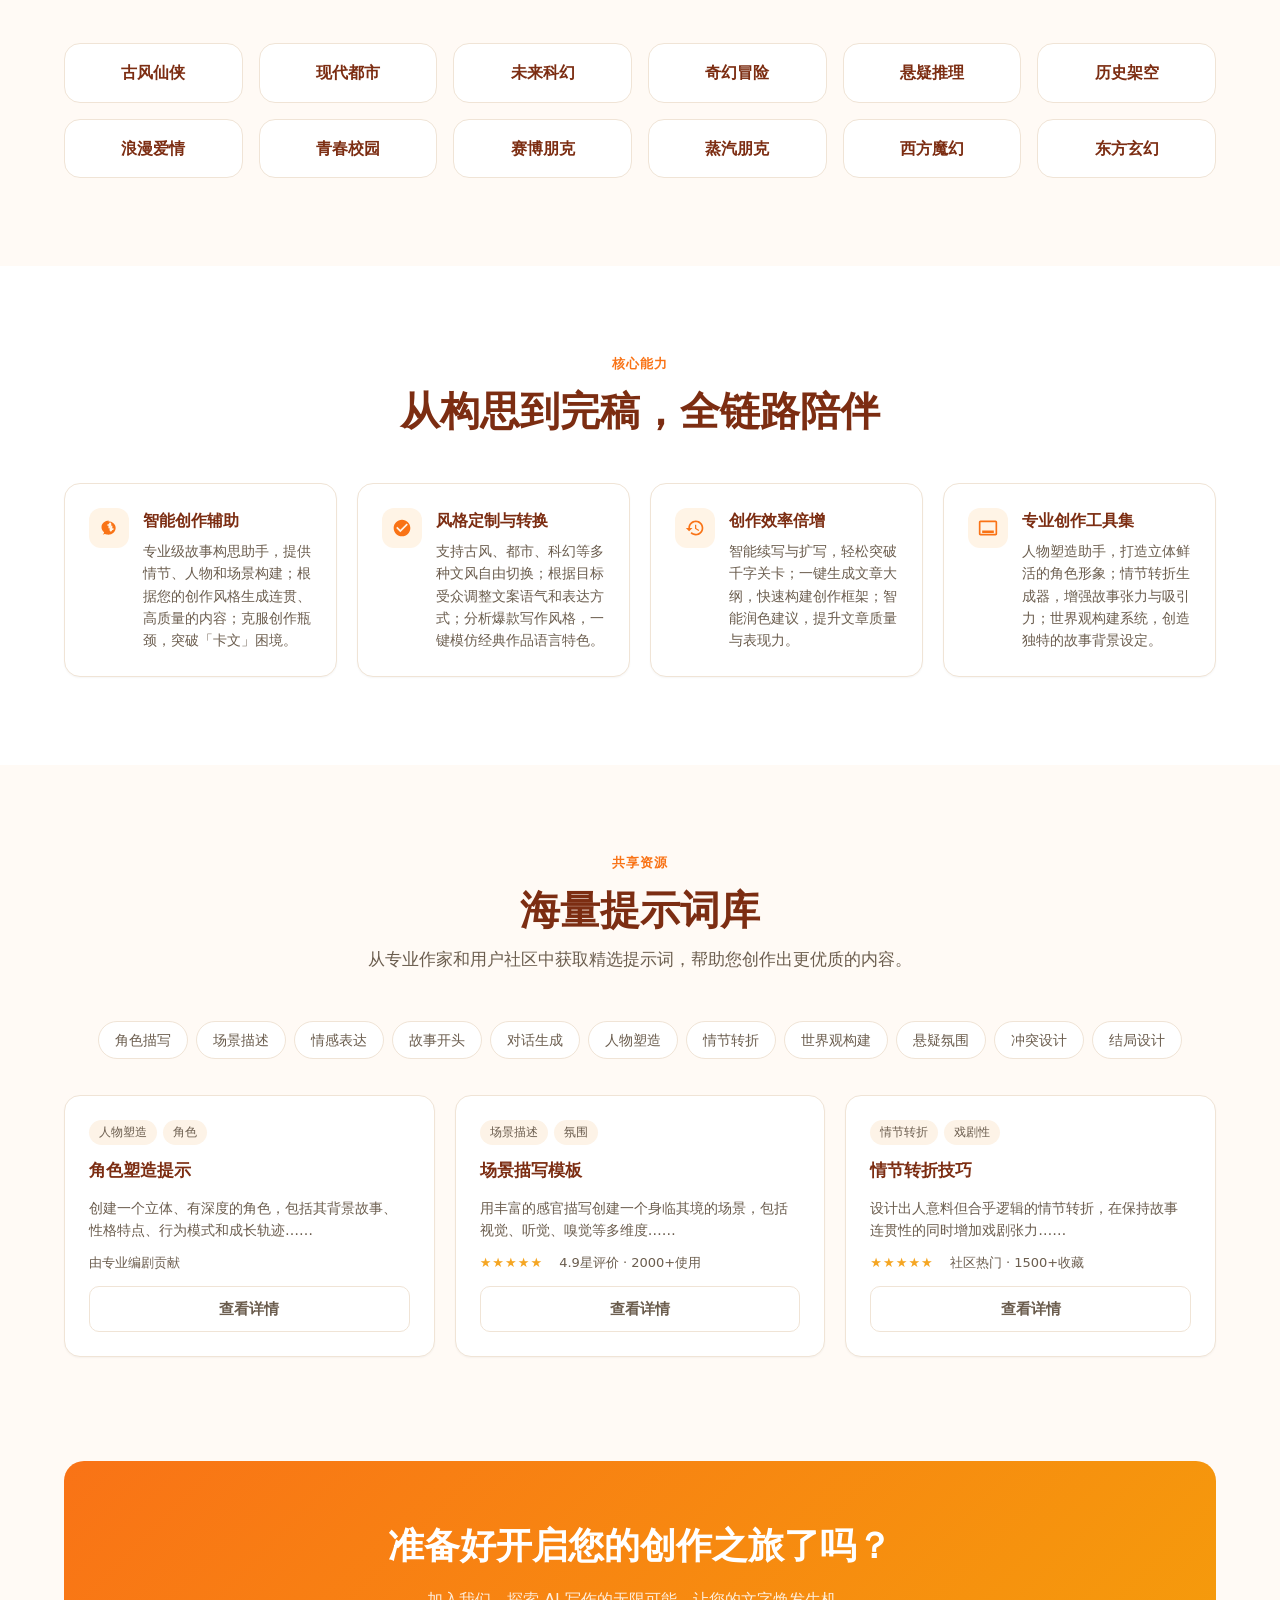
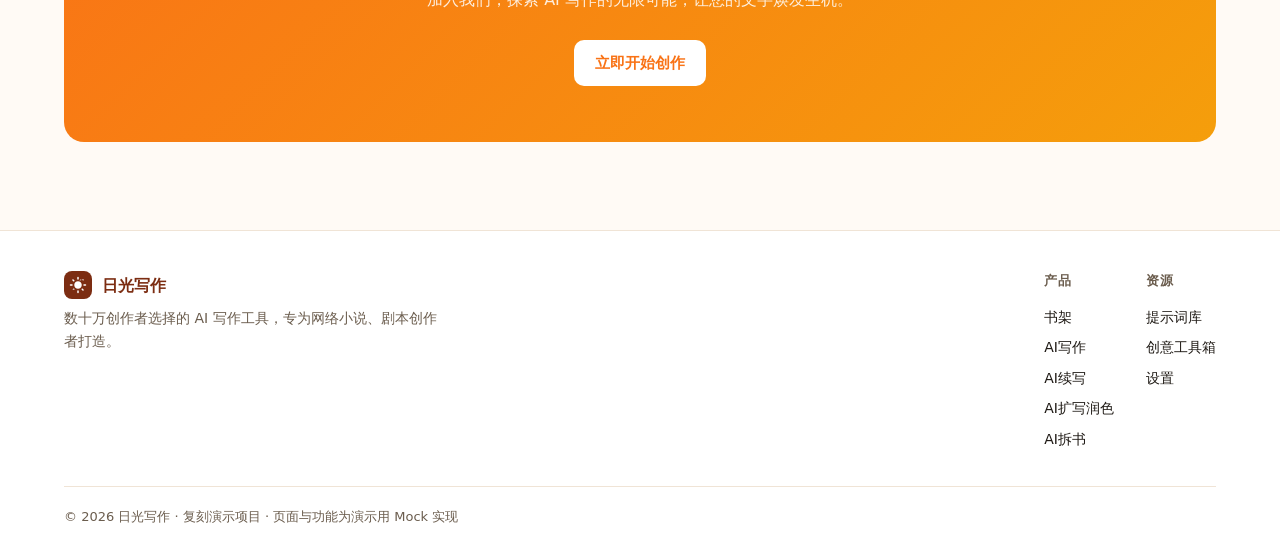
==== commit 8fc02025: "修复 index.html 字节差异" ====
--- a/index.html
+++ b/index.html
@@ -1,4 +1,3 @@
-<!doctype html>
 <html lang="zh-CN">
   <head>
     <meta charset="utf-8" />
@@ -264,15 +263,7 @@
               金手指生成器
             </a>
             <a class="tool-chip" href="tools.html">
-              <span class="feature-icon" aria-hidden="true"><svg width="20" height="20" viewBox="0 0 24 24" fill="currentColor"><path d="M12 12c2.21 0 4-1.79 4-4s-1.79-4-4-4-4 1.79-4 2 1.79 4 4 4zm0 2c-2.67 0-8 1.34-8 4v2h16v-2c0-2.66-5.33-4-8-4z"/></svg></span>
-              名字生成器
-            </a>
-            <a class="tool-chip" href="tools.html">
-              <span class="feature-icon" aria-hidden="true"><svg width="20" height="20" viewBox="0 0 24 24" fill="currentColor"><path d="M12 2C6.48 2 2 6.48 2 12s4.48 10 10 10 10-4.48 10-10S17.52 2 12 2zm4.64 6.8c-1.19-2.06-3.37-2.54-4.2-3.8.72.02 2.09.12 3.38.88.92.55 1.3 1.55 1.56 2.52-.34-.3-1.02-.42-1.64-.9l.9 1.3zM8.15 5.1c.28.63.42 1.4.58 2.14-.4-.12-1.02-.3-1.42-.54.33-.74.58-1.28.84-1.6zm6.9 4.18c.33.56.58 1.2.74 1.9-.63.15-1.35.22-2.1.2-.2-.85-.56-1.6-1.07-2.24.88-.04 1.68-.1 2.43.14zm-2.94.1c.55.63.94 1.42 1.14 2.3-.87-.05-1.8-.2-2.6-.6.2-.65.43-1.27.78-1.78.3.02.57.05.68.08zM13 12 2C6.48 2 2 6.48 2 12s4.48 10 10 10 10-4.48 10-10S17.52 2 12 2zm1 15h-2v-2h2v2zm0-4h-2V7h2v6z"/></svg></span>
-              黄金开篇生成器
-            </a>
-            <a class="tool-chip" href="tools.html">
-              <span class="feature-icon" aria-hidden="true"><svg width="20" height="20" viewBox="0 0 24 24" fill="currentColor"><path d="M12 12c2.21 0 4-1.79 4-4s-1.79-4-4-4-4 1.79-4 2 1.79 4 4 4zm0 2c-2.67 0-8 1.34-8 4v2h16v-2c0-2.66-5.33-4-8-4z"/></svg></span>
+              <span class="feature-icon" aria-hidden="true"><svg width="20" height="20" viewBox="0 0 24 24" fill="currentColor"><path d="M12 12c2.21 0 4-1.79 4-4s-1.79-4-4-4-4 1.79-4 4 1.79 4 4 4zm0 2c-2.67 0-8 1.34-8 4v2h16v-2c0-2.66-5.33-4-8-4z"/></svg></span>
               名字生成器
             </a>
             <a class="tool-chip" href="tools.html">
@@ -446,4 +437,4 @@
       <div class="footer-bottom">© 2026 日光写作 · 复刻演示项目 · 页面与功能为演示用 Mock 实现</div>
     </footer>
   </body>
-</html>
+</html>
--- a/theme.css
+++ b/theme.css
@@ -0,0 +1,975 @@
+:root {
+  color-scheme: light;
+  --color-primary: #f97316;
+  --color-primary-deep: #7c2d12;
+  --color-primary-soft: #fff4e6;
+  --color-accent: #f59e0b;
+  --gradient-primary: linear-gradient(135deg, #f97316 0%, #f59e0b 100%);
+  --color-background: #fffaf5;
+  --color-surface: #ffffff;
+  --color-surface-soft: #fdf3e7;
+  --color-text: #1f1a15;
+  --color-muted-text: #6b5d4e;
+  --color-border: #f0e4d6;
+  --color-focus: #ea580c;
+  --color-success: #16a34a;
+  --color-star: #f5a623;
+  --font-body: ui-sans-serif, system-ui, -apple-system, "PingFang SC", "Hiragino Sans GB", "Microsoft YaHei", sans-serif;
+  --font-display: ui-sans-serif, system-ui, -apple-system, "PingFang SC", "Hiragino Sans GB", "Microsoft YaHei", sans-serif;
+  --radius-sm: 0.5rem;
+  --radius-md: 0.75rem;
+  --radius-lg: 1rem;
+  --radius-xl: 1.25rem;
+  --space-unit: 0.25rem;
+  --content-width: 72rem;
+  --shadow-card: 0 1px 2px rgba(31, 26, 21, 0.04);
+  --shadow-pop: 0 12px 32px rgba(124, 45, 18, 0.12);
+}
+
+* {
+  box-sizing: border-box;
+}
+
+html {
+  background: var(--color-background);
+  color: var(--color-text);
+  font-family: var(--font-body);
+  scroll-behavior: smooth;
+}
+
+body {
+  margin: 0;
+  min-height: 100dvh;
+  line-height: 1.6;
+}
+
+button,
+input,
+select,
+textarea {
+  font: inherit;
+}
+
+a {
+  color: inherit;
+  text-decoration: none;
+}
+
+:focus-visible {
+  outline: 3px solid var(--color-focus);
+  outline-offset: 3px;
+}
+
+.skip-link {
+  left: 1rem;
+  position: fixed;
+  top: 1rem;
+  transform: translateY(-200%);
+  z-index: 100;
+  background: var(--color-surface);
+  border-radius: var(--radius-sm);
+  padding: 0.5rem 0.75rem;
+  box-shadow: var(--shadow-pop);
+}
+
+.skip-link:focus {
+  transform: translateY(0);
+}
+
+/* ===== 共享壳层 ===== */
+
+.site-header {
+  position: sticky;
+  top: 0;
+  z-index: 50;
+  background: rgba(247, 249, 252, 0.9);
+  backdrop-filter: blur(12px);
+  border-bottom: 1px solid var(--color-border);
+}
+
+.header-inner {
+  max-width: var(--content-width);
+  margin: 0 auto;
+  padding: 0.875rem 1.5rem;
+  display: flex;
+  align-items: center;
+  gap: 1.5rem;
+}
+
+.brand {
+  display: inline-flex;
+  align-items: center;
+  gap: 0.625rem;
+  font-weight: 700;
+  font-size: 1.125rem;
+  color: var(--color-primary-deep);
+}
+
+.brand-mark {
+  display: inline-flex;
+  align-items: center;
+  justify-content: center;
+  width: 2rem;
+  height: 2rem;
+  border-radius: var(--radius-sm);
+  background: var(--color-primary-deep);
+  color: #fff;
+  flex: none;
+}
+
+.main-nav {
+  display: flex;
+  align-items: center;
+  gap: 0.25rem;
+  margin-left: 0.5rem;
+}
+
+.main-nav a {
+  padding: 0.5rem 0.875rem;
+  border-radius: var(--radius-md);
+  color: var(--color-muted-text);
+  font-size: 0.9375rem;
+  font-weight: 500;
+}
+
+.main-nav a:hover {
+  background: var(--color-surface-soft);
+  color: var(--color-text);
+}
+
+.header-actions {
+  margin-left: auto;
+  display: flex;
+  align-items: center;
+  gap: 0.75rem;
+}
+
+.btn {
+  display: inline-flex;
+  align-items: center;
+  justify-content: center;
+  gap: 0.5rem;
+  border: 1px solid transparent;
+  border-radius: 0.625rem;
+  padding: 0.625rem 1.25rem;
+  font-size: 0.9375rem;
+  font-weight: 600;
+  cursor: pointer;
+  transition: transform 0.15s ease, box-shadow 0.15s ease, background 0.15s ease;
+}
+
+.btn:active {
+  transform: translateY(1px);
+}
+
+.btn-primary {
+  background: var(--gradient-primary);
+  color: #fff;
+  box-shadow: 0 4px 14px rgba(79, 109, 245, 0.32);
+}
+
+.btn-primary:hover {
+  box-shadow: 0 6px 20px rgba(79, 109, 245, 0.42);
+}
+
+.btn-ghost {
+  background: transparent;
+  color: var(--color-muted-text);
+  border-color: var(--color-border);
+}
+
+.btn-ghost:hover {
+  background: var(--color-surface-soft);
+  color: var(--color-text);
+}
+
+.btn-block {
+  width: 100%;
+}
+
+.menu-toggle {
+  display: none;
+  background: var(--color-surface);
+  border: 1px solid var(--color-border);
+  border-radius: var(--radius-md);
+  padding: 0.5rem 0.75rem;
+  font-size: 0.875rem;
+  color: var(--color-text);
+  cursor: pointer;
+}
+
+.mobile-nav {
+  display: none;
+}
+
+@media (max-width: 760px) {
+  .header-inner {
+    flex-wrap: wrap;
+    padding: 0.75rem 1rem;
+    gap: 0.5rem;
+  }
+  .main-nav,
+  .header-actions {
+    display: none;
+  }
+  .menu-toggle {
+    display: inline-flex;
+    margin-left: auto;
+  }
+  .mobile-nav {
+    display: none;
+    width: 100%;
+    flex-direction: column;
+    gap: 0.25rem;
+    padding: 0.5rem 0 0.25rem;
+  }
+  .mobile-nav a {
+    padding: 0.625rem 0.75rem;
+    border-radius: var(--radius-md);
+    color: var(--color-muted-text);
+    font-weight: 500;
+  }
+  .mobile-nav a:hover {
+    background: var(--color-surface-soft);
+    color: var(--color-text);
+  }
+  .mobile-nav .btn {
+    margin-top: 0.5rem;
+  }
+}
+
+.site-footer {
+  border-top: 1px solid var(--color-border);
+  background: var(--color-surface);
+  padding: 2.5rem 1.5rem 2rem;
+}
+
+.footer-inner {
+  max-width: var(--content-width);
+  margin: 0 auto;
+  display: flex;
+  flex-wrap: wrap;
+  gap: 2rem;
+  justify-content: space-between;
+  align-items: flex-start;
+}
+
+.footer-brand {
+  display: flex;
+  align-items: center;
+  gap: 0.625rem;
+  font-weight: 700;
+  color: var(--color-primary-deep);
+}
+
+.footer-brand .brand-mark {
+  width: 1.75rem;
+  height: 1.75rem;
+}
+
+.footer-desc {
+  color: var(--color-muted-text);
+  font-size: 0.875rem;
+  margin-top: 0.5rem;
+  max-width: 24rem;
+}
+
+.footer-nav {
+  display: flex;
+  gap: 2rem;
+}
+
+.footer-nav h3 {
+  font-size: 0.8125rem;
+  color: var(--color-muted-text);
+  margin: 0 0 0.625rem;
+  letter-spacing: 0.04em;
+}
+
+.footer-nav a {
+  display: block;
+  padding: 0.25rem 0;
+  color: var(--color-text);
+  font-size: 0.875rem;
+}
+
+.footer-nav a:hover {
+  color: var(--color-primary);
+}
+
+.footer-bottom {
+  max-width: var(--content-width);
+  margin: 2rem auto 0;
+  padding-top: 1.25rem;
+  border-top: 1px solid var(--color-border);
+  color: var(--color-muted-text);
+  font-size: 0.8125rem;
+}
+
+/* ===== 通用区块 ===== */
+
+.section {
+  padding: 5.5rem 1.5rem;
+}
+
+.section-inner {
+  max-width: var(--content-width);
+  margin: 0 auto;
+}
+
+.section-head {
+  text-align: center;
+  max-width: 44rem;
+  margin: 0 auto 3rem;
+}
+
+.section-eyebrow {
+  display: inline-flex;
+  align-items: center;
+  gap: 0.375rem;
+  color: var(--color-primary);
+  font-weight: 700;
+  font-size: 0.8125rem;
+  letter-spacing: 0.06em;
+  text-transform: uppercase;
+  margin-bottom: 0.75rem;
+}
+
+.section-title {
+  font-size: clamp(1.75rem, 3.4vw, 2.5rem);
+  line-height: 1.2;
+  color: var(--color-primary-deep);
+  margin: 0 0 0.75rem;
+  font-weight: 800;
+}
+
+.section-sub {
+  color: var(--color-muted-text);
+  font-size: 1.0625rem;
+  margin: 0;
+}
+
+.card {
+  background: var(--color-surface);
+  border: 1px solid var(--color-border);
+  border-radius: var(--radius-lg);
+  padding: 1.5rem;
+  box-shadow: var(--shadow-card);
+}
+
+.card-soft {
+  background: var(--color-surface-soft);
+  border: none;
+}
+
+/* ===== 落地页 Hero ===== */
+
+.hero {
+  text-align: center;
+  padding: 6rem 1.5rem 4.5rem;
+}
+
+.hero-inner {
+  max-width: 52rem;
+  margin: 0 auto;
+}
+
+.hero-badge {
+  display: inline-flex;
+  align-items: center;
+  gap: 0.375rem;
+  background: var(--color-primary-soft);
+  color: var(--color-primary);
+  border-radius: 999px;
+  padding: 0.375rem 0.875rem;
+  font-size: 0.8125rem;
+  font-weight: 600;
+  margin-bottom: 1.5rem;
+}
+
+.hero h1 {
+  font-size: clamp(2.25rem, 5.4vw, 3.75rem);
+  line-height: 1.12;
+  font-weight: 800;
+  color: var(--color-primary-deep);
+  margin: 0 0 1rem;
+  letter-spacing: -0.02em;
+}
+
+.hero h1 .gradient-text {
+  background: var(--gradient-primary);
+  -webkit-background-clip: text;
+  background-clip: text;
+  color: transparent;
+}
+
+.hero-sub {
+  font-size: clamp(1rem, 2vw, 1.1875rem);
+  color: var(--color-muted-text);
+  margin: 0 auto 2rem;
+  max-width: 36rem;
+}
+
+.hero-actions {
+  display: flex;
+  justify-content: center;
+  gap: 0.75rem;
+  flex-wrap: wrap;
+}
+
+.hero-actions .btn {
+  font-size: 1rem;
+  padding: 0.75rem 1.75rem;
+}
+
+/* ===== 特性卡片网格 ===== */
+
+.feature-grid {
+  display: grid;
+  grid-template-columns: repeat(auto-fit, minmax(240px, 1fr));
+  gap: 1.25rem;
+}
+
+.feature-icon {
+  display: inline-flex;
+  align-items: center;
+  justify-content: center;
+  width: 3rem;
+  height: 3rem;
+  border-radius: var(--radius-md);
+  background: var(--color-primary-soft);
+  color: var(--color-primary);
+  margin-bottom: 1rem;
+}
+
+.card h3 {
+  margin: 0 0 0.5rem;
+  font-size: 1.125rem;
+  color: var(--color-primary-deep);
+}
+
+.card p {
+  margin: 0;
+  color: var(--color-muted-text);
+  font-size: 0.9375rem;
+}
+
+/* ===== 数据统计 ===== */
+
+.stats-band {
+  background: var(--color-primary-deep);
+  color: #fff;
+  padding: 3rem 1.5rem;
+}
+
+.stats-inner {
+  max-width: var(--content-width);
+  margin: 0 auto;
+  display: grid;
+  grid-template-columns: repeat(auto-fit, minmax(180px, 1fr));
+  gap: 2rem;
+  text-align: center;
+}
+
+.stat-number {
+  font-size: clamp(2rem, 4vw, 2.75rem);
+  font-weight: 800;
+  line-height: 1.1;
+  background: linear-gradient(135deg, #fff 0%, #c7d2ff 100%);
+  -webkit-background-clip: text;
+  background-clip: text;
+  color: transparent;
+}
+
+.stat-label {
+  margin-top: 0.375rem;
+  color: rgba(255, 255, 255, 0.72);
+  font-size: 0.9375rem;
+}
+
+/* ===== 风格网格 ===== */
+
+.style-grid {
+  display: grid;
+  grid-template-columns: repeat(auto-fill, minmax(160px, 1fr));
+  gap: 1rem;
+}
+
+.style-chip {
+  display: inline-flex;
+  align-items: center;
+  justify-content: center;
+  gap: 0.5rem;
+  background: var(--color-surface);
+  border: 1px solid var(--color-border);
+  border-radius: var(--radius-lg);
+  padding: 1rem 1.25rem;
+  font-weight: 600;
+  color: var(--color-primary-deep);
+  transition: transform 0.15s ease, border-color 0.15s ease, box-shadow 0.15s ease;
+}
+
+.style-chip:hover {
+  border-color: var(--color-primary);
+  box-shadow: var(--shadow-pop);
+  transform: translateY(-2px);
+}
+
+/* ===== 提示词库 ===== */
+
+.chip-row {
+  display: flex;
+  flex-wrap: wrap;
+  gap: 0.5rem;
+  justify-content: center;
+  margin-bottom: 2.25rem;
+}
+
+.chip {
+  display: inline-flex;
+  align-items: center;
+  gap: 0.375rem;
+  border: 1px solid var(--color-border);
+  background: var(--color-surface);
+  color: var(--color-muted-text);
+  border-radius: 999px;
+  padding: 0.4375rem 1rem;
+  font-size: 0.875rem;
+  font-weight: 500;
+  cursor: pointer;
+  transition: all 0.15s ease;
+}
+
+.chip:hover {
+  border-color: var(--color-primary);
+  color: var(--color-primary);
+}
+
+.chip[aria-pressed="true"] {
+  background: var(--color-primary-soft);
+  border-color: var(--color-primary);
+  color: var(--color-primary);
+  font-weight: 600;
+}
+
+.prompt-grid {
+  display: grid;
+  grid-template-columns: repeat(auto-fit, minmax(300px, 1fr));
+  gap: 1.25rem;
+}
+
+.prompt-card {
+  display: flex;
+  flex-direction: column;
+  gap: 0.75rem;
+  background: var(--color-surface);
+  border: 1px solid var(--color-border);
+  border-radius: var(--radius-lg);
+  padding: 1.5rem;
+  box-shadow: var(--shadow-card);
+}
+
+.prompt-card .tag-row {
+  display: flex;
+  flex-wrap: wrap;
+  gap: 0.375rem;
+}
+
+.tag {
+  display: inline-flex;
+  align-items: center;
+  background: var(--color-surface-soft);
+  color: var(--color-muted-text);
+  border-radius: 999px;
+  padding: 0.1875rem 0.625rem;
+  font-size: 0.75rem;
+  font-weight: 500;
+}
+
+.prompt-card h3 {
+  margin: 0;
+  font-size: 1.0625rem;
+  color: var(--color-primary-deep);
+}
+
+.prompt-card .prompt-desc {
+  color: var(--color-muted-text);
+  font-size: 0.875rem;
+  margin: 0;
+}
+
+.prompt-meta {
+  display: flex;
+  align-items: center;
+  gap: 1rem;
+  color: var(--color-muted-text);
+  font-size: 0.8125rem;
+}
+
+.stars {
+  color: var(--color-star);
+  letter-spacing: 0.08em;
+}
+
+.prompt-card .btn {
+  margin-top: auto;
+}
+
+/* ===== 写作工作台 ===== */
+
+.workbench {
+  padding: 2.5rem 1.5rem 4rem;
+}
+
+.workbench-inner {
+  max-width: 72rem;
+  margin: 0 auto;
+  display: grid;
+  grid-template-columns: 300px 1fr;
+  gap: 1.5rem;
+  align-items: start;
+}
+
+.side-panel {
+  position: sticky;
+  top: 5.5rem;
+  display: flex;
+  flex-direction: column;
+  gap: 1.25rem;
+}
+
+.panel-title {
+  font-size: 0.8125rem;
+  font-weight: 700;
+  letter-spacing: 0.06em;
+  color: var(--color-muted-text);
+  text-transform: uppercase;
+  margin: 0 0 0.625rem;
+}
+
+.mode-list {
+  display: flex;
+  flex-direction: column;
+  gap: 0.375rem;
+}
+
+.mode-btn {
+  display: flex;
+  align-items: center;
+  gap: 0.625rem;
+  width: 100%;
+  text-align: left;
+  background: transparent;
+  border: 1px solid transparent;
+  border-radius: var(--radius-md);
+  padding: 0.75rem 0.875rem;
+  font-size: 0.9375rem;
+  font-weight: 600;
+  color: var(--color-muted-text);
+  cursor: pointer;
+  transition: all 0.15s ease;
+}
+
+.mode-btn:hover {
+  background: var(--color-surface-soft);
+  color: var(--color-text);
+}
+
+.mode-btn[aria-pressed="true"] {
+  background: var(--color-primary-soft);
+  color: var(--color-primary);
+  border-color: var(--color-primary);
+}
+
+.field {
+  display: flex;
+  flex-direction: column;
+  gap: 0.375rem;
+  margin-bottom: 0.875rem;
+}
+
+.field label {
+  font-size: 0.875rem;
+  font-weight: 600;
+  color: var(--color-text);
+}
+
+.field select,
+.field input[type="text"],
+.field textarea {
+  border: 1px solid var(--color-border);
+  border-radius: var(--radius-md);
+  padding: 0.625rem 0.75rem;
+  background: var(--color-surface);
+  color: var(--color-text);
+  width: 100%;
+}
+
+.field select:focus,
+.field input[type="text"]:focus,
+.field textarea:focus {
+  border-color: var(--color-primary);
+  outline: none;
+  box-shadow: 0 0 0 3px var(--color-primary-soft);
+}
+
+.chat-panel {
+  display: flex;
+  flex-direction: column;
+  min-height: 68vh;
+  background: var(--color-surface);
+  border: 1px solid var(--color-border);
+  border-radius: var(--radius-xl);
+  box-shadow: var(--shadow-card);
+  overflow: hidden;
+}
+
+.chat-head {
+  display: flex;
+  align-items: center;
+  gap: 0.75rem;
+  padding: 1rem 1.5rem;
+  border-bottom: 1px solid var(--color-border);
+  font-weight: 700;
+  color: var(--color-primary-deep);
+}
+
+.chat-body {
+  flex: 1;
+  padding: 1.5rem;
+  display: flex;
+  flex-direction: column;
+  gap: 1.25rem;
+  overflow-y: auto;
+  min-height: 340px;
+}
+
+.chat-empty {
+  margin: auto;
+  text-align: center;
+  color: var(--color-muted-text);
+  max-width: 26rem;
+}
+
+.chat-empty svg {
+  color: var(--color-primary);
+  opacity: 0.5;
+  margin-bottom: 0.75rem;
+}
+
+.message {
+  display: flex;
+  gap: 0.75rem;
+  max-width: 100%;
+}
+
+.message-avatar {
+  flex: none;
+  display: inline-flex;
+  align-items: center;
+  justify-content: center;
+  width: 2.25rem;
+  height: 2.25rem;
+  border-radius: var(--radius-md);
+  background: var(--color-surface-soft);
+  color: var(--color-muted-text);
+}
+
+.message.user .message-avatar {
+  background: var(--color-primary-soft);
+  color: var(--color-primary);
+}
+
+.message-bubble {
+  background: var(--color-surface-soft);
+  border-radius: var(--radius-lg);
+  border-top-left-radius: var(--radius-sm);
+  padding: 0.875rem 1.125rem;
+  font-size: 0.9375rem;
+  white-space: pre-wrap;
+  line-height: 1.75;
+}
+
+.message.user .message-bubble {
+  background: var(--color-primary-soft);
+  border-radius: var(--radius-lg);
+  border-top-right-radius: var(--radius-sm);
+}
+
+.message.loading .message-bubble::after {
+  content: "";
+  display: inline-block;
+  width: 0.5em;
+  animation: typing-dots 1s steps(4, end) infinite;
+}
+
+@keyframes typing-dots {
+  0% { content: ""; }
+  25% { content: "·"; }
+  50% { content: "··"; }
+  75% { content: "···"; }
+}
+
+.chat-input-bar {
+  display: flex;
+  gap: 0.75rem;
+  padding: 1rem 1.5rem;
+  border-top: 1px solid var(--color-border);
+  background: var(--color-surface);
+}
+
+.chat-input-bar textarea {
+  flex: 1;
+  resize: vertical;
+  border: 1px solid var(--color-border);
+  border-radius: var(--radius-md);
+  padding: 0.75rem;
+  min-height: 3rem;
+  max-height: 10rem;
+  font-size: 0.9375rem;
+}
+
+.chat-input-bar textarea:focus {
+  border-color: var(--color-primary);
+  outline: none;
+  box-shadow: 0 0 0 3px var(--color-primary-soft);
+}
+
+@media (max-width: 860px) {
+  .workbench-inner {
+    grid-template-columns: 1fr;
+  }
+  .side-panel {
+    position: static;
+  }
+  .mode-list {
+    flex-direction: row;
+    flex-wrap: wrap;
+  }
+  .mode-btn {
+    width: auto;
+  }
+}
+
+/* ===== 工具箱 ===== */
+
+.tools-layout {
+  display: grid;
+  grid-template-columns: 260px 1fr;
+  gap: 1.5rem;
+  align-items: start;
+}
+
+.tool-tabs {
+  position: sticky;
+  top: 5.5rem;
+  display: flex;
+  flex-direction: column;
+  gap: 0.375rem;
+}
+
+.tool-tab {
+  display: flex;
+  align-items: center;
+  gap: 0.625rem;
+  width: 100%;
+  text-align: left;
+  background: transparent;
+  border: 1px solid transparent;
+  border-radius: var(--radius-md);
+  padding: 0.6875rem 0.875rem;
+  font-size: 0.9375rem;
+  font-weight: 600;
+  color: var(--color-muted-text);
+  cursor: pointer;
+  transition: all 0.15s ease;
+}
+
+.tool-tab:hover {
+  background: var(--color-surface-soft);
+  color: var(--color-text);
+}
+
+.tool-tab[aria-selected="true"] {
+  background: var(--color-primary-soft);
+  color: var(--color-primary);
+  border-color: var(--color-primary);
+}
+
+.tool-panel {
+  display: none;
+}
+
+.tool-panel[aria-hidden="false"] {
+  display: block;
+}
+
+.tool-result {
+  margin-top: 1.25rem;
+  background: var(--color-surface-soft);
+  border-radius: var(--radius-lg);
+  padding: 1.25rem;
+  white-space: pre-wrap;
+  font-size: 0.9375rem;
+  line-height: 1.8;
+  min-height: 4rem;
+}
+
+@media (max-width: 860px) {
+  .tools-layout {
+    grid-template-columns: 1fr;
+  }
+  .tool-tabs {
+    position: static;
+    flex-direction: row;
+    flex-wrap: wrap;
+  }
+  .tool-tab {
+    width: auto;
+  }
+}
+
+/* ===== CTA ===== */
+
+.cta-band {
+  background: var(--gradient-primary);
+  border-radius: var(--radius-xl);
+  max-width: var(--content-width);
+  margin: 0 auto;
+  padding: 3.5rem 2rem;
+  text-align: center;
+  color: #fff;
+}
+
+.cta-band h2 {
+  font-size: clamp(1.5rem, 3vw, 2.25rem);
+  margin: 0 0 0.75rem;
+  font-weight: 800;
+}
+
+.cta-band p {
+  margin: 0 auto 1.75rem;
+  max-width: 32rem;
+  color: rgba(255, 255, 255, 0.85);
+  font-size: 1rem;
+}
+
+.btn-light {
+  background: #fff;
+  color: var(--color-primary);
+}
+
+.btn-light:hover {
+  background: var(--color-surface-soft);
+}
+
+@media (prefers-reduced-motion: reduce) {
+  *,
+  *::before,
+  *::after {
+    animation-duration: 0.01ms !important;
+    animation-iteration-count: 1 !important;
+    scroll-behavior: auto !important;
+    transition-duration: 0.01ms !important;
+  }
+}
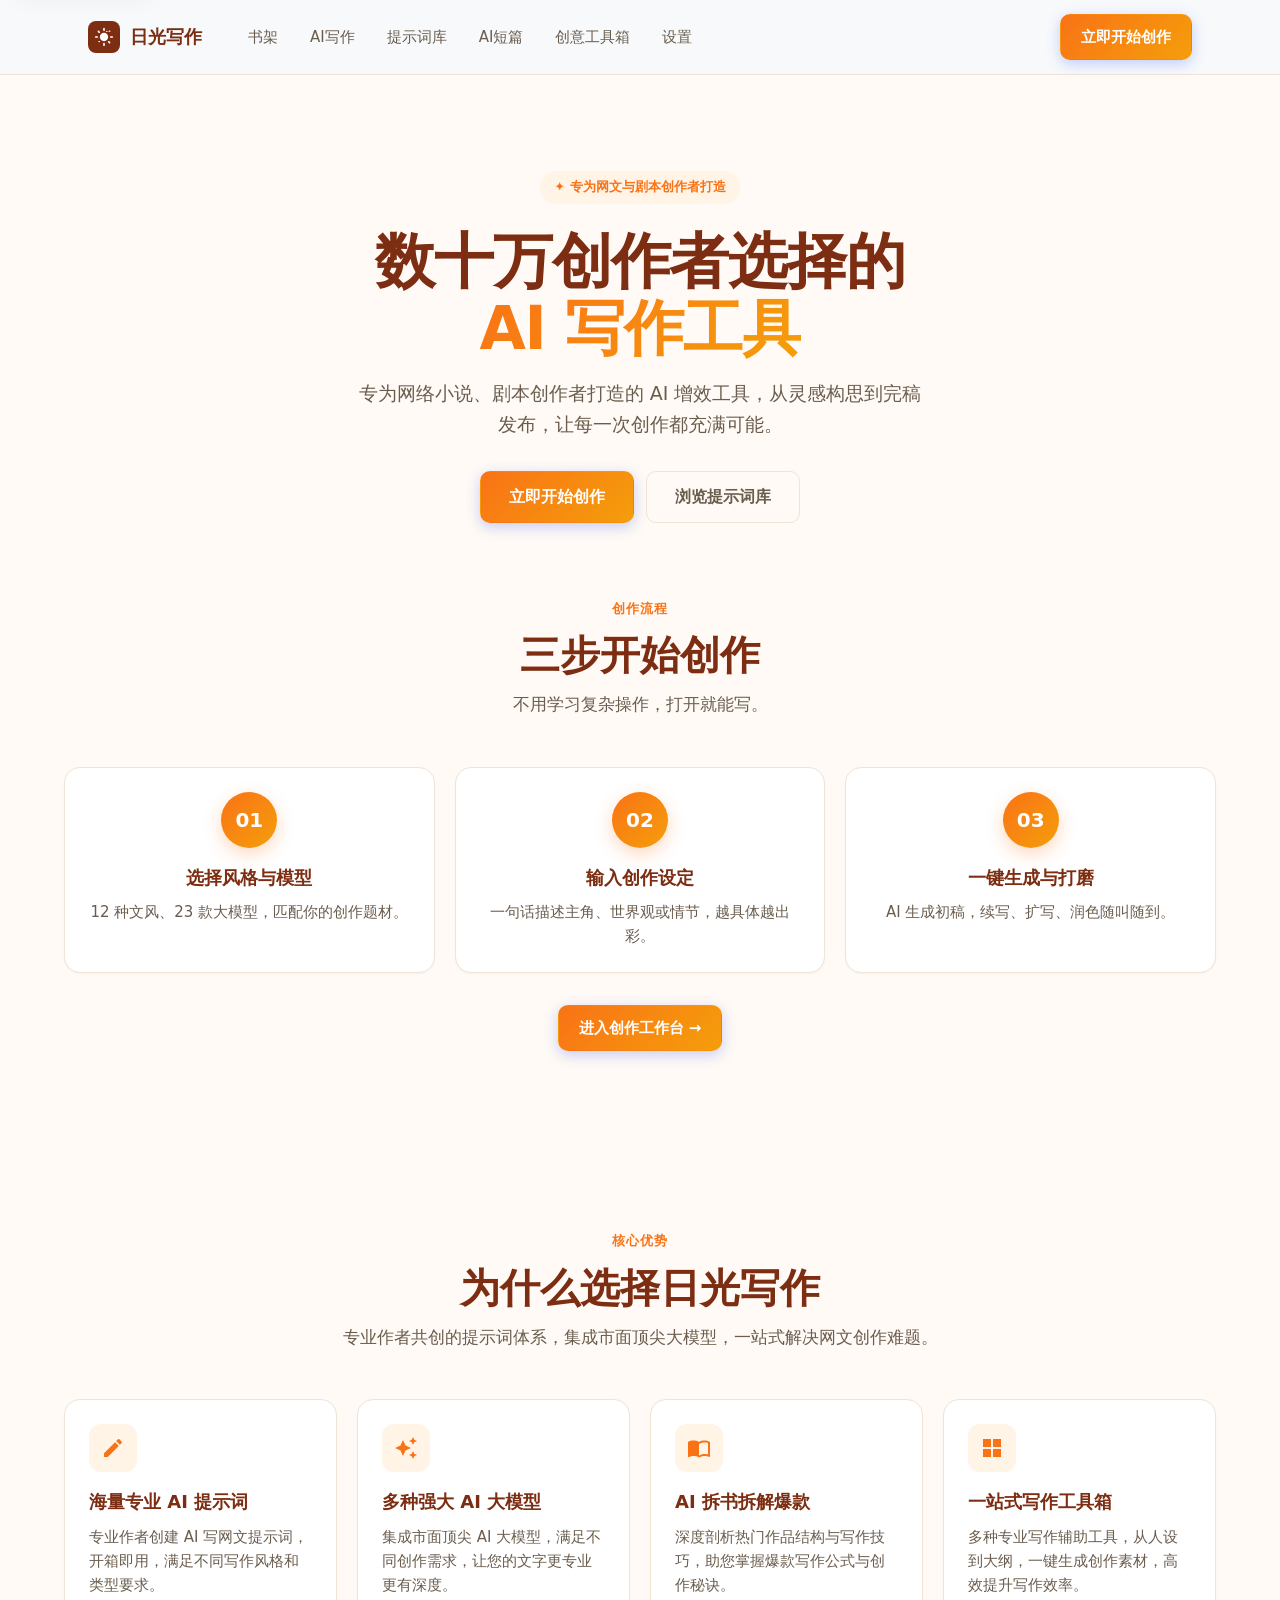
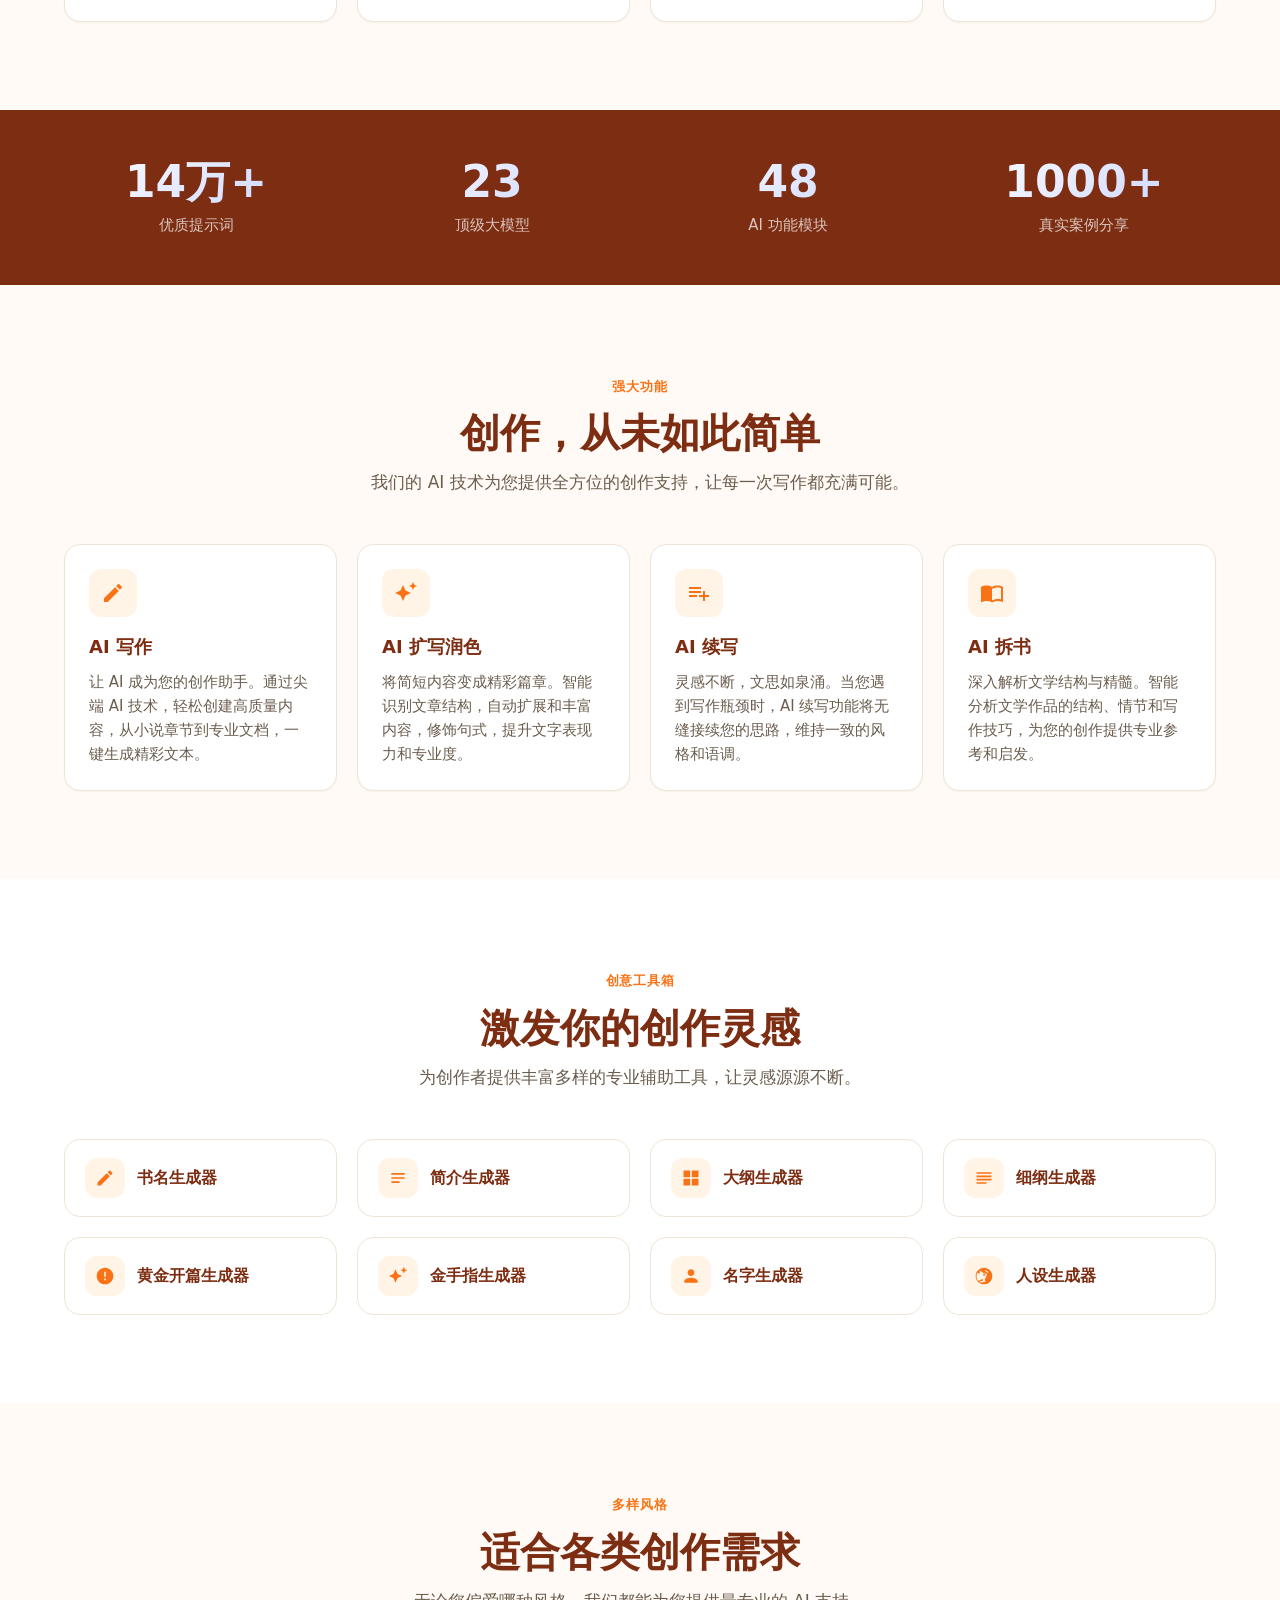
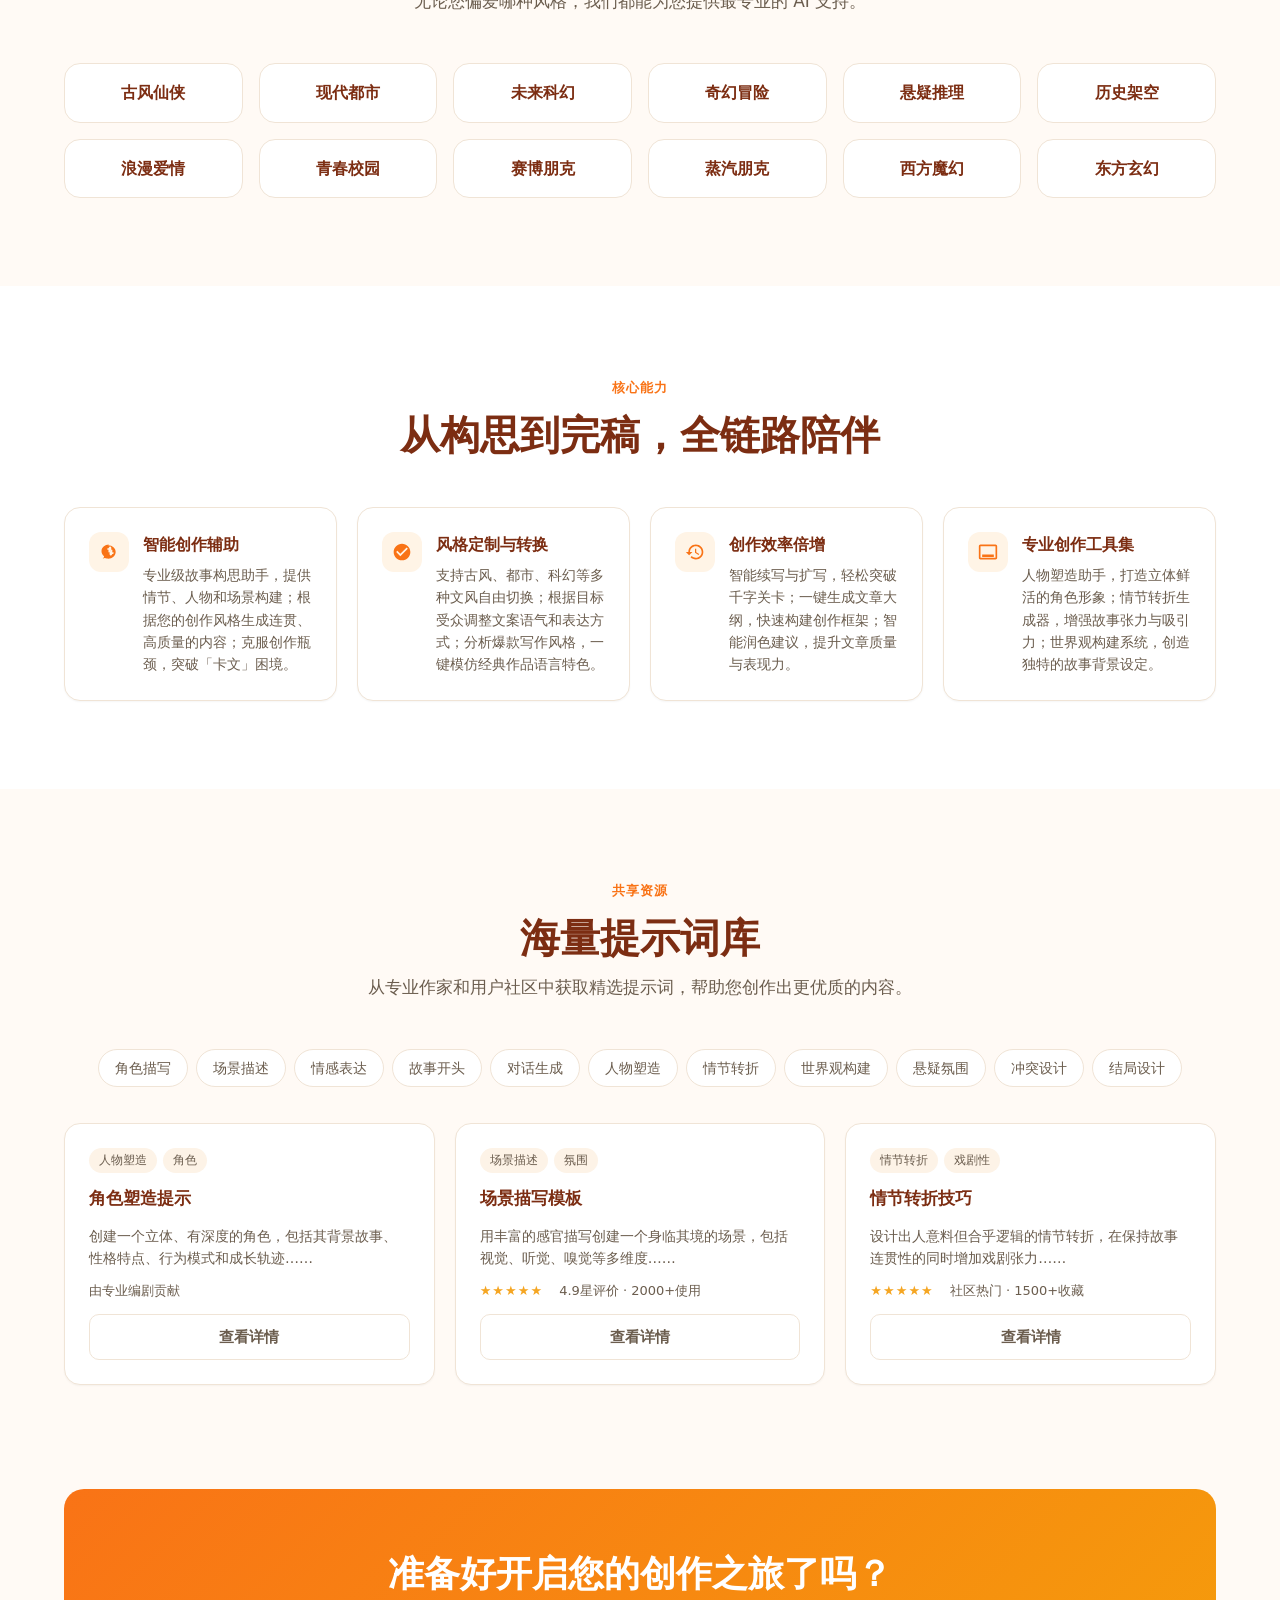
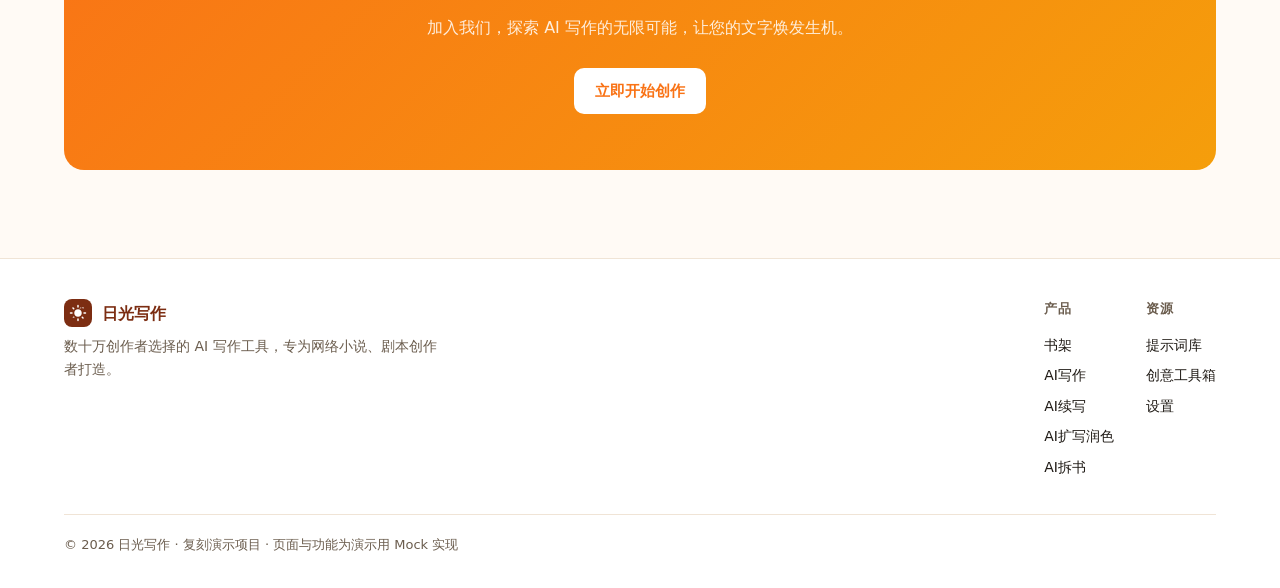
==== commit 11ecc6f5: "修复书架页崩溃，并让纯静态托管可用（数据持久化自动降级） 问题：assets/data.js 引用了从未定义的 restoreFromServer，导致该文件一加载 即抛 ReferenceError" ====
--- a/index.html
+++ b/index.html
@@ -1,3 +1,4 @@
+<!doctype html>
 <html lang="zh-CN">
   <head>
     <meta charset="utf-8" />
